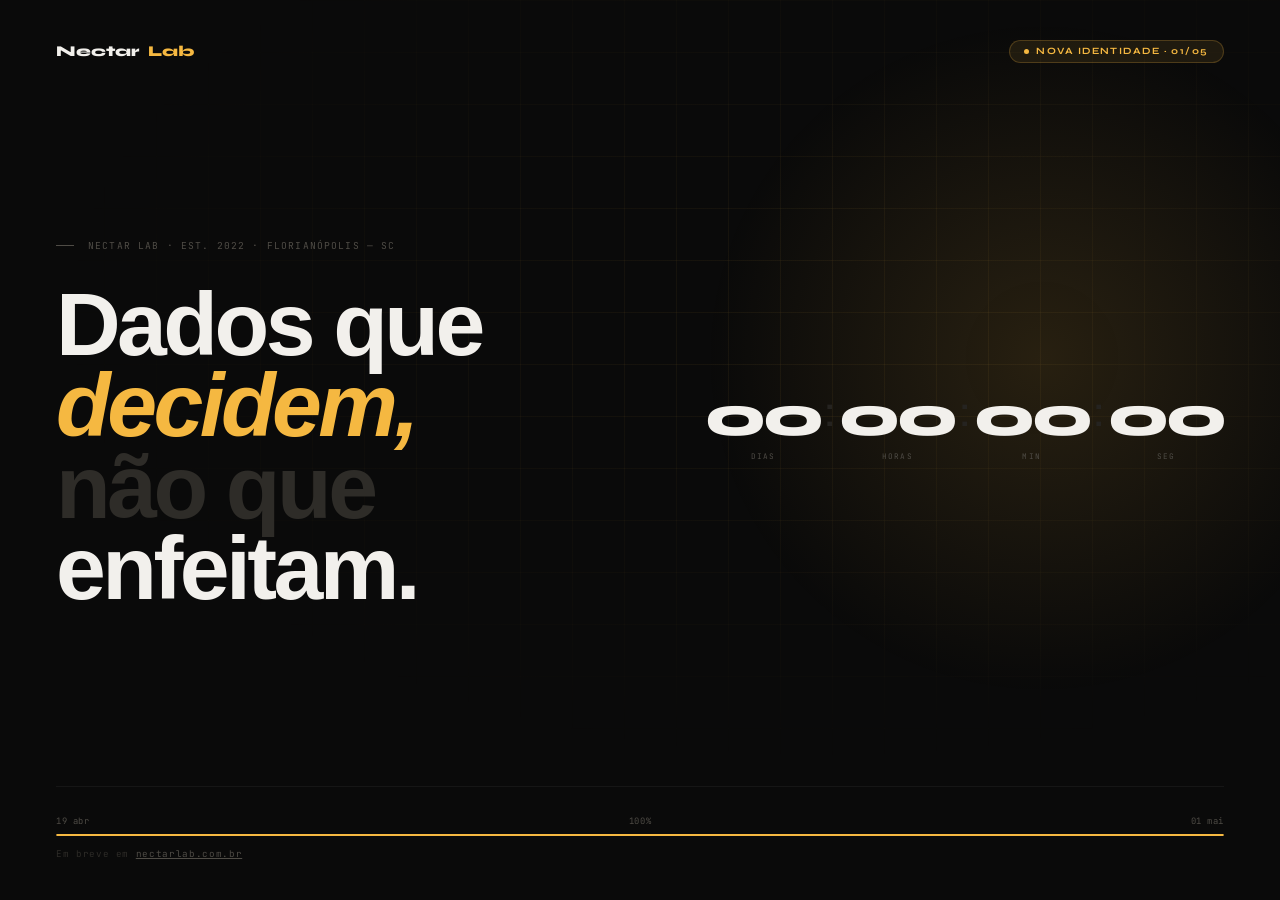
==== index.html @ 5b393cff "refactor: update favicon and apple-touch-icon to use SVG format" ====
<!DOCTYPE html>
<html lang="pt-BR">

<head>
  <meta charset="UTF-8">
  <meta name="viewport" content="width=device-width, initial-scale=1.0">
  <title>Nectar Lab — Em breve.</title>
  <link rel="icon" type="image/svg+xml" href="assets/favicon.svg">
  <link rel="apple-touch-icon" href="assets/favicon.svg">
  <link rel="preconnect" href="https://fonts.googleapis.com">
  <link rel="preconnect" href="https://fonts.gstatic.com" crossorigin>
  <link
    href="https://fonts.googleapis.com/css2?family=Syne:wght@700;800&family=DM+Sans:wght@300;400&family=JetBrains+Mono:wght@400&display=swap"
    rel="stylesheet">
  <style>
    *,
    *::before,
    *::after {
      box-sizing: border-box;
      margin: 0;
      padding: 0;
    }

    html,
    body {
      height: 100%;
      background: #0a0a0a;
      color: #F2F0EC;
      font-family: 'DM Sans', sans-serif;
      overflow: hidden;
    }

    body::before {
      content: '';
      position: fixed;
      inset: 0;
      z-index: 0;
      background-image: linear-gradient(rgba(245, 184, 65, .055) 1px, transparent 1px), linear-gradient(90deg, rgba(245, 184, 65, .055) 1px, transparent 1px);
      background-size: 52px 52px;
      mask-image: radial-gradient(ellipse 85% 70% at 65% 35%, black 15%, transparent 72%);
    }

    .glow {
      position: fixed;
      width: 680px;
      height: 680px;
      border-radius: 50%;
      background: radial-gradient(circle, rgba(245, 184, 65, .13) 0%, transparent 70%);
      top: 2%;
      right: -8%;
      z-index: 0;
      pointer-events: none;
      animation: gp 6s ease-in-out infinite;
    }

    @keyframes gp {

      0%,
      100% {
        transform: scale(1);
        opacity: .8;
      }

      50% {
        transform: scale(1.1);
        opacity: 1;
      }
    }

    main {
      position: relative;
      z-index: 1;
      height: 100vh;
      display: grid;
      grid-template-rows: auto 1fr auto;
      padding: clamp(20px, 4vw, 40px) clamp(24px, 5vw, 56px);
    }

    .top {
      display: flex;
      justify-content: space-between;
      align-items: center;
    }

    .brand {
      display: flex;
      align-items: center;
      gap: 9px;
      font-family: 'Syne', sans-serif;
      font-weight: 800;
      font-size: 15px;
      color: #F2F0EC;
      text-decoration: none;
    }

    .brand .dot {
      color: #F5B841;
    }

    .badge {
      display: inline-flex;
      align-items: center;
      gap: 7px;
      background: rgba(245, 184, 65, .09);
      border: 1px solid rgba(245, 184, 65, .22);
      border-radius: 999px;
      padding: .28rem .9rem;
      font-family: 'Syne', sans-serif;
      font-size: .6rem;
      font-weight: 700;
      color: #F5B841;
      letter-spacing: .15em;
      text-transform: uppercase;
    }

    .bdot {
      width: 5px;
      height: 5px;
      background: #F5B841;
      border-radius: 50%;
      animation: bk 1.9s ease-in-out infinite;
    }

    @keyframes bk {

      0%,
      100% {
        opacity: 1;
      }

      50% {
        opacity: .15;
      }
    }

    /* MEIO — texto e contador lado a lado */
    .mid {
      display: flex;
      flex-direction: row;
      align-items: center;
      justify-content: space-between;
      gap: 48px;
    }

    .mid-text {
      flex: 1 1 auto;
    }

    .eyebrow {
      font-family: 'JetBrains Mono', monospace;
      font-size: .6rem;
      color: #4F4C46;
      letter-spacing: .12em;
      text-transform: uppercase;
      margin-bottom: clamp(20px, 3vw, 32px);
      display: flex;
      align-items: center;
      gap: 14px;
    }

    .eyebrow::before {
      content: '';
      display: block;
      width: 18px;
      height: 1px;
      background: #4F4C46;
    }

    h1 {
      font-family: sans-serif;
      font-size: clamp(2.8rem, 7vw, 8rem);
      font-weight: 800;
      line-height: .91;
      letter-spacing: -.04em;
      color: #F2F0EC;
    }

    h1 .it {
      font-style: italic;
      font-weight: 700;
      color: #F5B841;
    }

    h1 .mu {
      color: #2E2C28;
    }

    /* COUNTDOWN */
    .cd-block {
      flex: 0 0 auto;
    }

    .cd {
      display: flex;
      align-items: flex-start;
      gap: 2px;
    }

    .cd-unit {
      display: flex;
      flex-direction: column;
      align-items: center;
      min-width: clamp(52px, 5.5vw, 76px);
    }

    .cd-num {
      font-family: 'Syne', sans-serif;
      font-size: clamp(2.2rem, 4.5vw, 4.5rem);
      font-weight: 800;
      letter-spacing: -.05em;
      line-height: 1;
      color: #F2F0EC;
      font-variant-numeric: tabular-nums;
    }

    .cd-lbl {
      font-family: 'JetBrains Mono', monospace;
      font-size: .48rem;
      color: #4F4C46;
      letter-spacing: .16em;
      text-transform: uppercase;
      margin-top: 5px;
    }

    .cd-sep {
      font-family: 'Syne', sans-serif;
      font-size: clamp(1.8rem, 3.5vw, 3.5rem);
      font-weight: 300;
      color: #252320;
      line-height: 1;
      margin-top: 2px;
      padding: 0 1px;
    }

    /* BOTTOM */
    .bot {
      padding-top: 28px;
      border-top: 1px solid rgba(255, 255, 255, .05);
    }

    .prog-labels {
      display: flex;
      justify-content: space-between;
      font-family: 'JetBrains Mono', monospace;
      font-size: .55rem;
      color: #4F4C46;
      letter-spacing: .06em;
      margin-bottom: 7px;
    }

    .prog-track {
      height: 2px;
      background: #1a1815;
      border-radius: 1px;
      overflow: hidden;
    }

    .prog-fill {
      height: 100%;
      background: #F5B841;
      border-radius: 1px;
      transition: width 1s linear;
    }

    .site-hint {
      font-family: 'JetBrains Mono', monospace;
      font-size: .58rem;
      color: #2E2C28;
      letter-spacing: .07em;
      margin-top: 12px;
    }

    .site-hint a {
      color: #4F4C46;
      transition: color .2s;
    }

    .site-hint a:hover {
      color: #F5B841;
    }

    /* mobile — contador vai para baixo */
    @media(max-width:700px) {
      body {
        overflow: auto;
      }

      main {
        height: auto;
        min-height: 100vh;
        padding: 24px 20px 32px;
      }

      .mid {
        flex-direction: column;
        align-items: flex-start;
        gap: 32px;
      }
    }
  </style>
</head>

<body>
  <div class="glow"></div>
  <main>
    <div class="top">
      <a class="brand" href="https://nectarlab.com.br">
        Nectar<span class="dot">Lab</span>
      </a>
      <div class="badge"><span class="bdot"></span>Nova identidade · 01/05</div>
    </div>

    <div class="mid">
      <div class="mid-text">
        <div class="eyebrow">Nectar Lab · Est. 2022 · Florianópolis — SC</div>
        <h1>Dados que<br><span class="it">decidem,</span><br><span class="mu">não que</span><br>enfeitam.</h1>
      </div>
      <div class="cd-block">
        <div class="cd">
          <div class="cd-unit"><span class="cd-num" id="d">--</span><span class="cd-lbl">dias</span></div>
          <div class="cd-sep">:</div>
          <div class="cd-unit"><span class="cd-num" id="h">--</span><span class="cd-lbl">horas</span></div>
          <div class="cd-sep">:</div>
          <div class="cd-unit"><span class="cd-num" id="m">--</span><span class="cd-lbl">min</span></div>
          <div class="cd-sep">:</div>
          <div class="cd-unit"><span class="cd-num" id="s">--</span><span class="cd-lbl">seg</span></div>
        </div>
      </div>
    </div>

    <div class="bot">
      <div class="prog-labels"><span>19 abr</span><span id="pct">0%</span><span>01 mai</span></div>
      <div class="prog-track">
        <div class="prog-fill" id="bar" style="width:0%"></div>
      </div>
      <div class="site-hint">Em breve em <a href="https://nectarlab.com.br">nectarlab.com.br</a></div>
    </div>
  </main>
  <script>
    const T = new Date('2026-05-01T00:00:00'), S = new Date('2026-04-19T00:00:00'), TOT = T - S;
    const pad = n => String(n).padStart(2, '0');
    function tick() {
      const now = new Date(), diff = T - now;
      if (diff <= 0) { ['d', 'h', 'm', 's'].forEach(id => document.getElementById(id).textContent = '00'); document.getElementById('bar').style.width = '100%'; document.getElementById('pct').textContent = '100%'; return; }
      document.getElementById('d').textContent = pad(Math.floor(diff / 86400000));
      document.getElementById('h').textContent = pad(Math.floor((diff % 86400000) / 3600000));
      document.getElementById('m').textContent = pad(Math.floor((diff % 3600000) / 60000));
      document.getElementById('s').textContent = pad(Math.floor((diff % 60000) / 1000));
      const p = Math.min(100, Math.round(((now - S) / TOT) * 100));
      document.getElementById('bar').style.width = p + '%';
      document.getElementById('pct').textContent = p + '%';
    }
    tick(); setInterval(tick, 1000);
  </script>
</body>

</html>
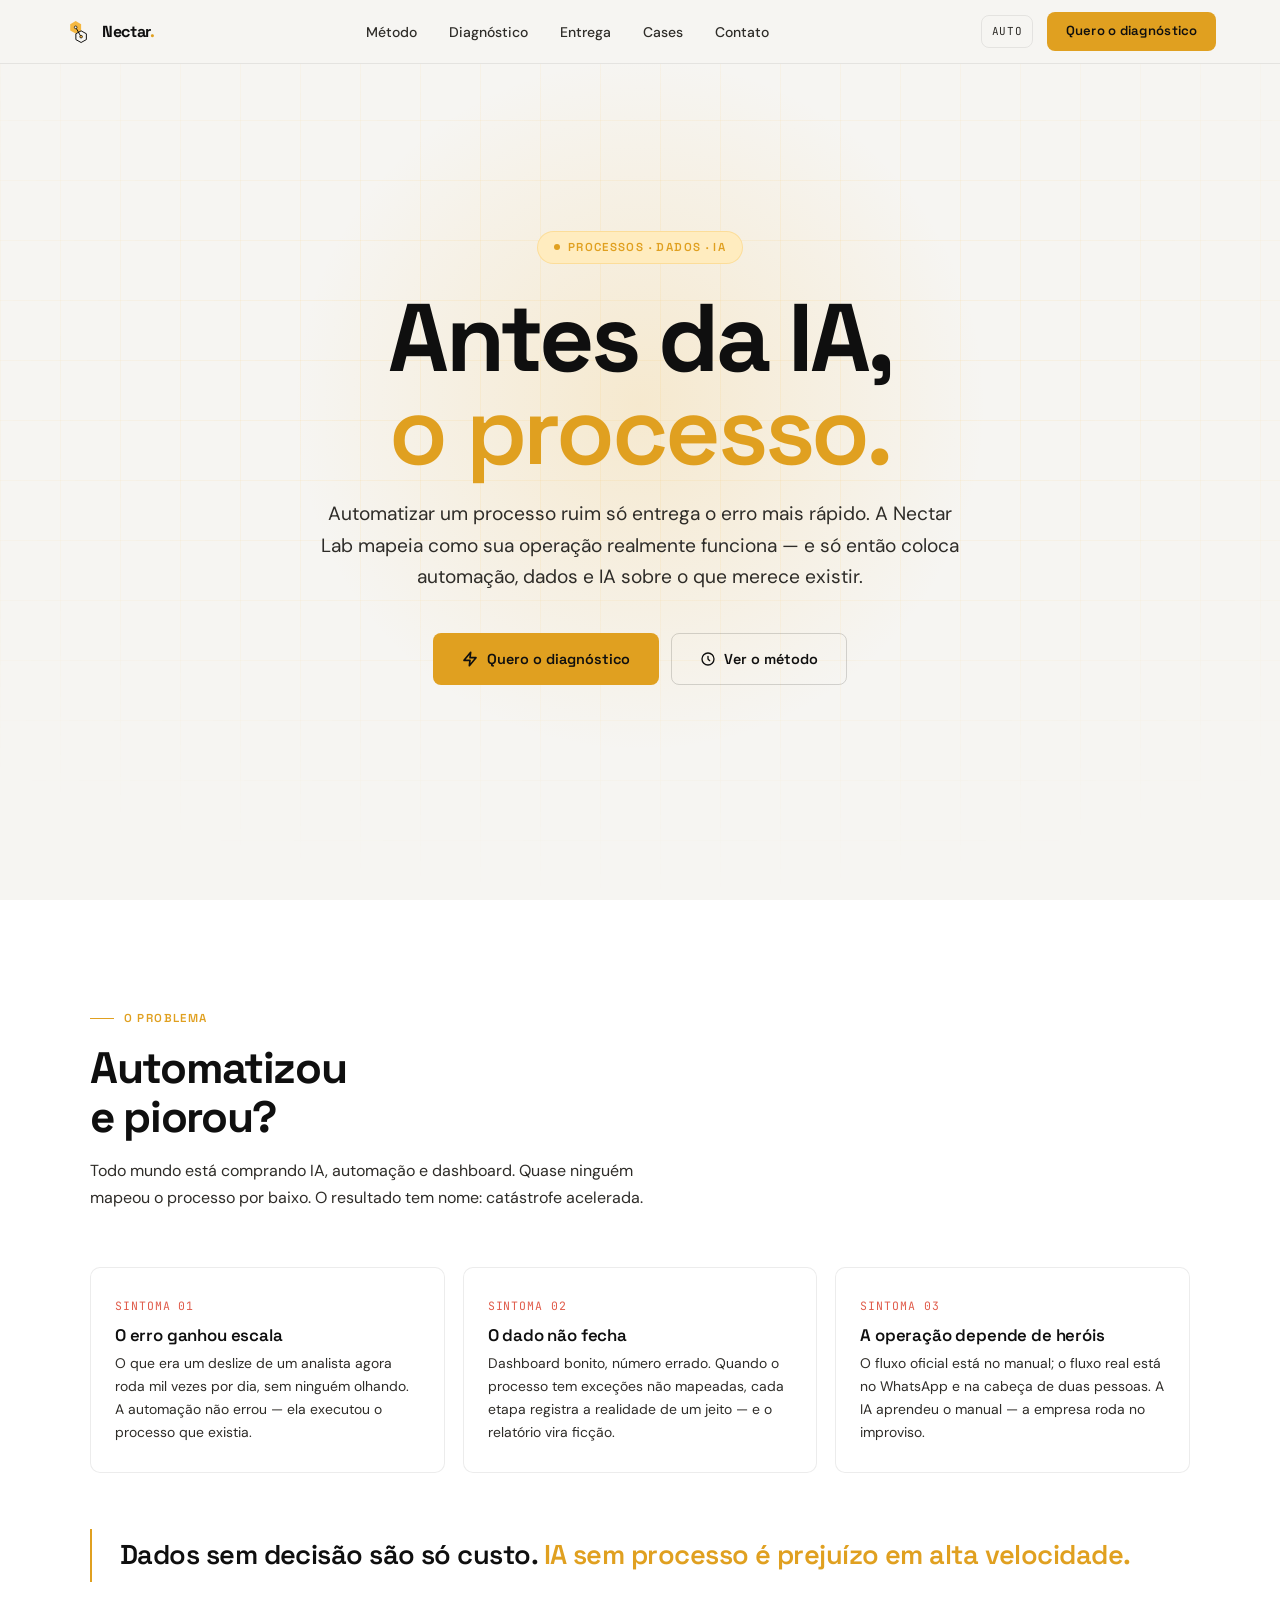
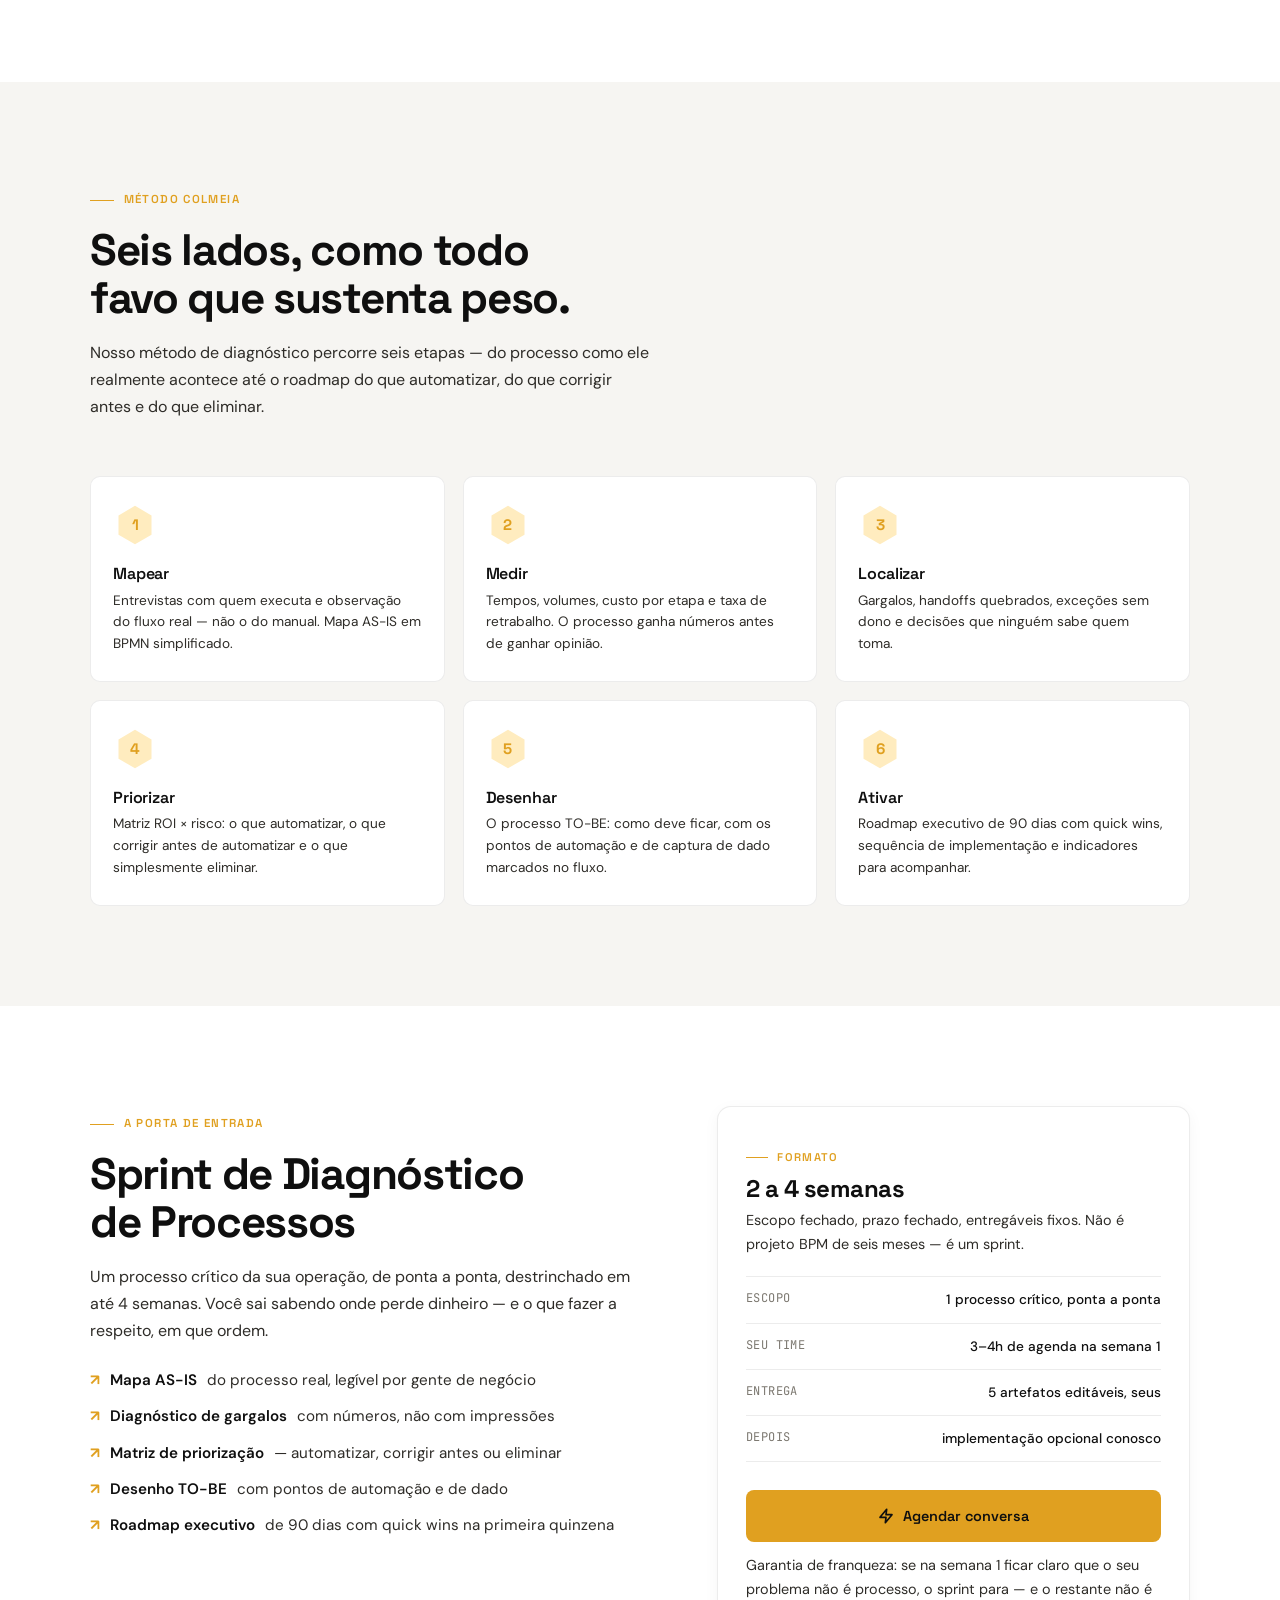
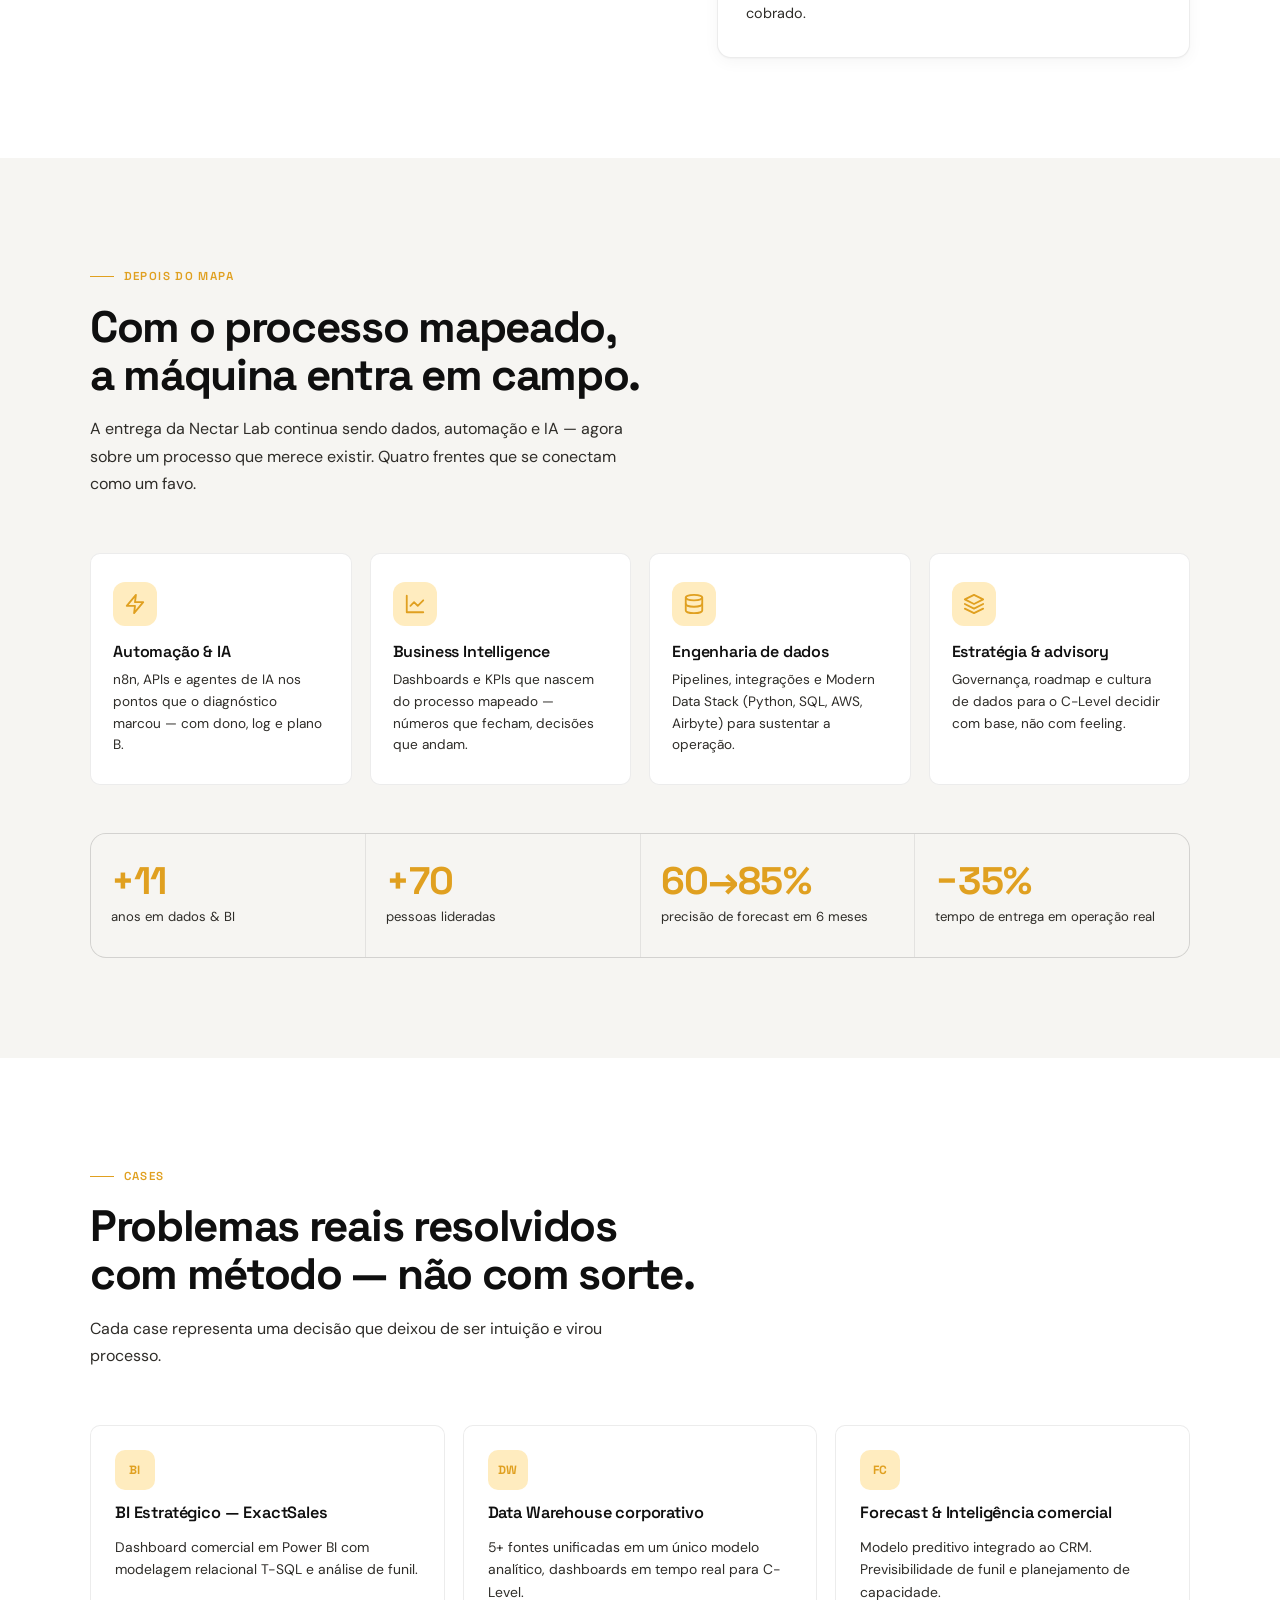
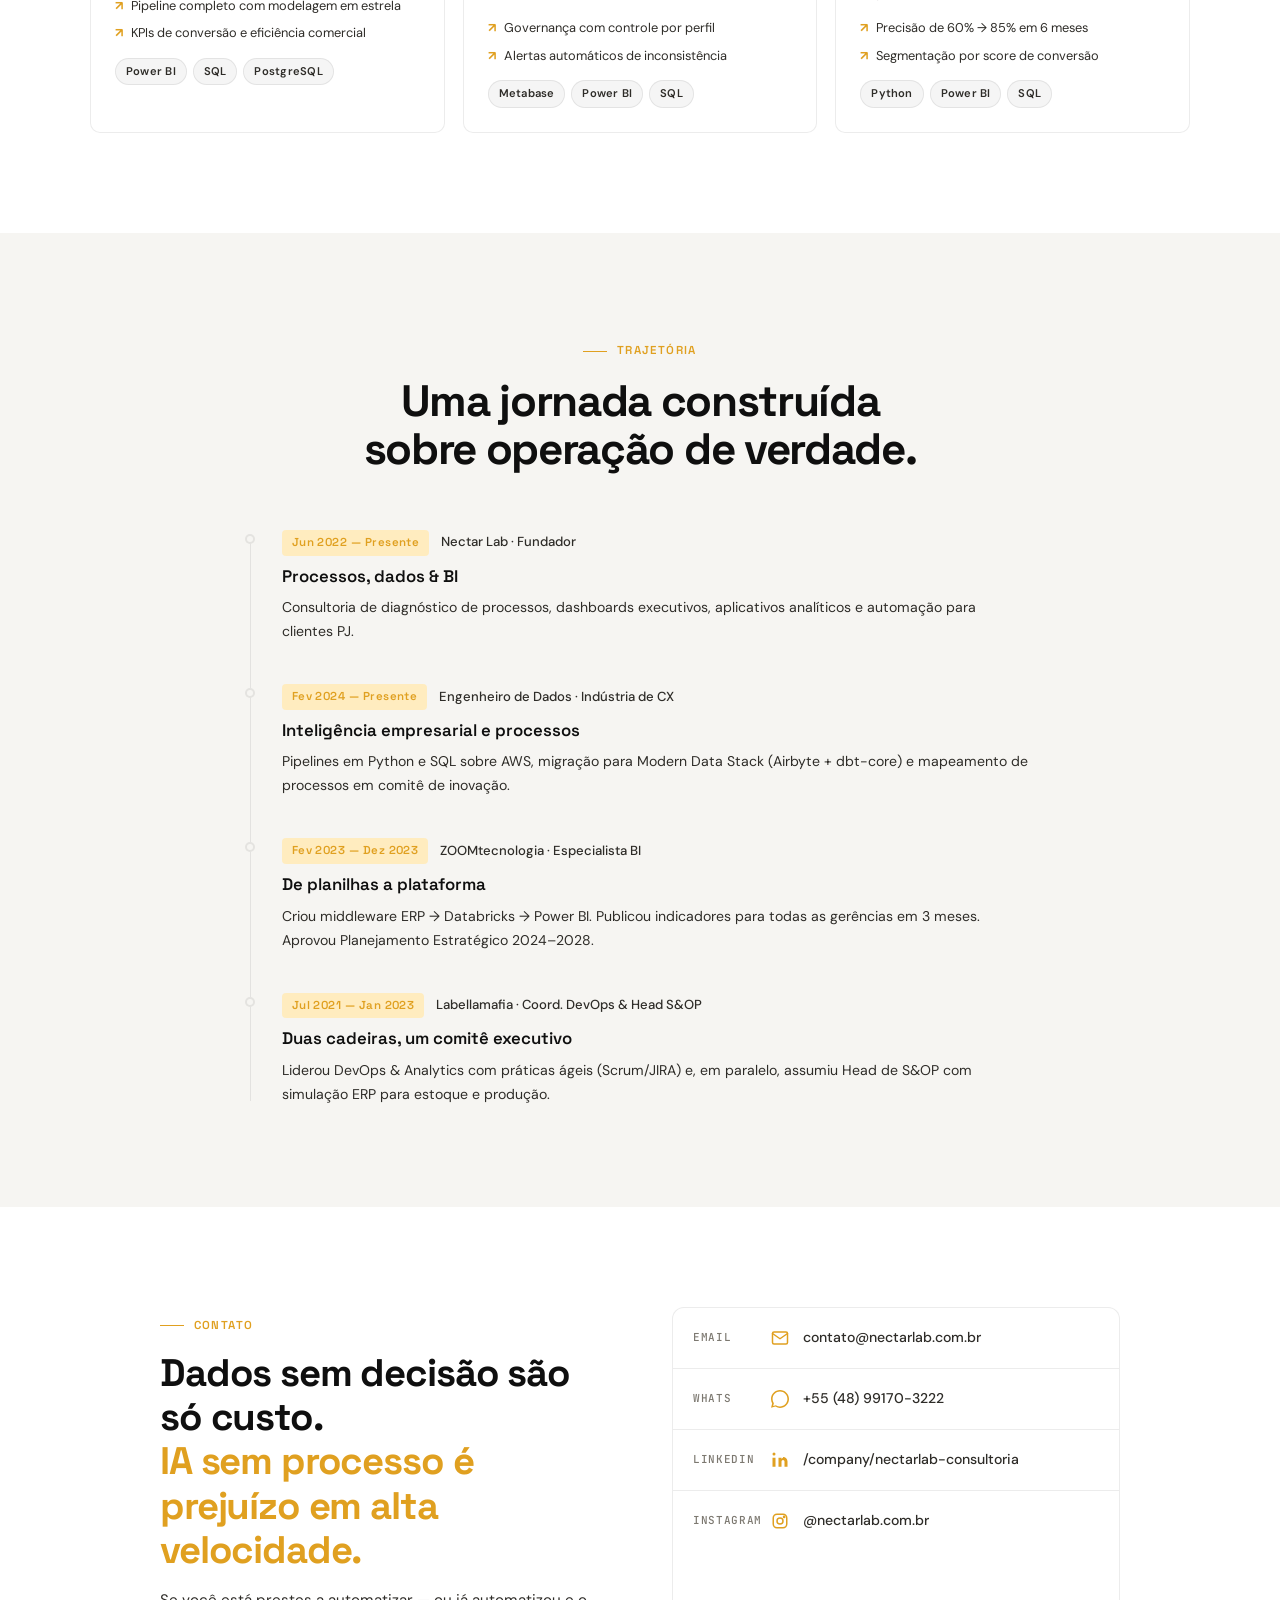
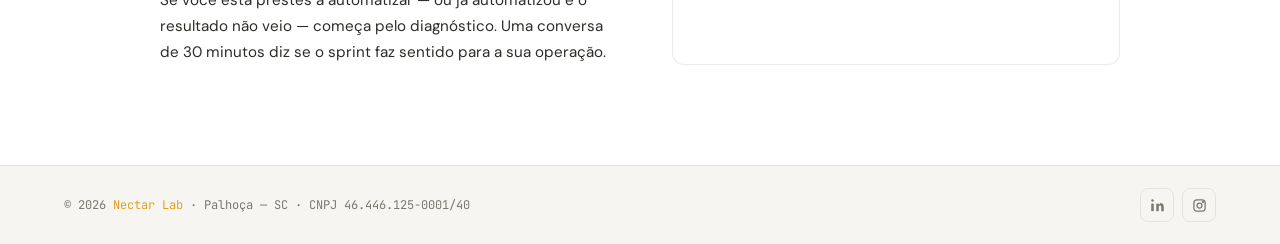
==== commit 026f9843: "feat: site definitivo com reposicionamento processos-antes-de-IA Substitui a pagina Em breve pelo on" ====
--- a/index.html
+++ b/index.html
@@ -1,357 +1,557 @@
 <!DOCTYPE html>
 <html lang="pt-BR">
-
 <head>
-  <meta charset="UTF-8">
-  <meta name="viewport" content="width=device-width, initial-scale=1.0">
-  <title>Nectar Lab — Em breve.</title>
-  <link rel="icon" type="image/svg+xml" href="assets/favicon.svg">
-  <link rel="apple-touch-icon" href="assets/favicon.svg">
-  <link rel="preconnect" href="https://fonts.googleapis.com">
-  <link rel="preconnect" href="https://fonts.gstatic.com" crossorigin>
-  <link
-    href="https://fonts.googleapis.com/css2?family=Syne:wght@700;800&family=DM+Sans:wght@300;400&family=JetBrains+Mono:wght@400&display=swap"
-    rel="stylesheet">
-  <style>
-    *,
-    *::before,
-    *::after {
-      box-sizing: border-box;
-      margin: 0;
-      padding: 0;
-    }
-
-    html,
-    body {
-      height: 100%;
-      background: #0a0a0a;
-      color: #F2F0EC;
-      font-family: 'DM Sans', sans-serif;
-      overflow: hidden;
-    }
-
-    body::before {
-      content: '';
-      position: fixed;
-      inset: 0;
-      z-index: 0;
-      background-image: linear-gradient(rgba(245, 184, 65, .055) 1px, transparent 1px), linear-gradient(90deg, rgba(245, 184, 65, .055) 1px, transparent 1px);
-      background-size: 52px 52px;
-      mask-image: radial-gradient(ellipse 85% 70% at 65% 35%, black 15%, transparent 72%);
-    }
-
-    .glow {
-      position: fixed;
-      width: 680px;
-      height: 680px;
-      border-radius: 50%;
-      background: radial-gradient(circle, rgba(245, 184, 65, .13) 0%, transparent 70%);
-      top: 2%;
-      right: -8%;
-      z-index: 0;
-      pointer-events: none;
-      animation: gp 6s ease-in-out infinite;
-    }
-
-    @keyframes gp {
-
-      0%,
-      100% {
-        transform: scale(1);
-        opacity: .8;
-      }
-
-      50% {
-        transform: scale(1.1);
-        opacity: 1;
-      }
-    }
-
-    main {
-      position: relative;
-      z-index: 1;
-      height: 100vh;
-      display: grid;
-      grid-template-rows: auto 1fr auto;
-      padding: clamp(20px, 4vw, 40px) clamp(24px, 5vw, 56px);
-    }
-
-    .top {
-      display: flex;
-      justify-content: space-between;
-      align-items: center;
-    }
-
-    .brand {
-      display: flex;
-      align-items: center;
-      gap: 9px;
-      font-family: 'Syne', sans-serif;
-      font-weight: 800;
-      font-size: 15px;
-      color: #F2F0EC;
-      text-decoration: none;
-    }
-
-    .brand .dot {
-      color: #F5B841;
-    }
-
-    .badge {
-      display: inline-flex;
-      align-items: center;
-      gap: 7px;
-      background: rgba(245, 184, 65, .09);
-      border: 1px solid rgba(245, 184, 65, .22);
-      border-radius: 999px;
-      padding: .28rem .9rem;
-      font-family: 'Syne', sans-serif;
-      font-size: .6rem;
-      font-weight: 700;
-      color: #F5B841;
-      letter-spacing: .15em;
-      text-transform: uppercase;
-    }
-
-    .bdot {
-      width: 5px;
-      height: 5px;
-      background: #F5B841;
-      border-radius: 50%;
-      animation: bk 1.9s ease-in-out infinite;
-    }
-
-    @keyframes bk {
-
-      0%,
-      100% {
-        opacity: 1;
-      }
-
-      50% {
-        opacity: .15;
-      }
-    }
-
-    /* MEIO — texto e contador lado a lado */
-    .mid {
-      display: flex;
-      flex-direction: row;
-      align-items: center;
-      justify-content: space-between;
-      gap: 48px;
-    }
-
-    .mid-text {
-      flex: 1 1 auto;
-    }
-
-    .eyebrow {
-      font-family: 'JetBrains Mono', monospace;
-      font-size: .6rem;
-      color: #4F4C46;
-      letter-spacing: .12em;
-      text-transform: uppercase;
-      margin-bottom: clamp(20px, 3vw, 32px);
-      display: flex;
-      align-items: center;
-      gap: 14px;
-    }
-
-    .eyebrow::before {
-      content: '';
-      display: block;
-      width: 18px;
-      height: 1px;
-      background: #4F4C46;
-    }
-
-    h1 {
-      font-family: sans-serif;
-      font-size: clamp(2.8rem, 7vw, 8rem);
-      font-weight: 800;
-      line-height: .91;
-      letter-spacing: -.04em;
-      color: #F2F0EC;
-    }
-
-    h1 .it {
-      font-style: italic;
-      font-weight: 700;
-      color: #F5B841;
-    }
-
-    h1 .mu {
-      color: #2E2C28;
-    }
-
-    /* COUNTDOWN */
-    .cd-block {
-      flex: 0 0 auto;
-    }
-
-    .cd {
-      display: flex;
-      align-items: flex-start;
-      gap: 2px;
-    }
-
-    .cd-unit {
-      display: flex;
-      flex-direction: column;
-      align-items: center;
-      min-width: clamp(52px, 5.5vw, 76px);
-    }
-
-    .cd-num {
-      font-family: 'Syne', sans-serif;
-      font-size: clamp(2.2rem, 4.5vw, 4.5rem);
-      font-weight: 800;
-      letter-spacing: -.05em;
-      line-height: 1;
-      color: #F2F0EC;
-      font-variant-numeric: tabular-nums;
-    }
-
-    .cd-lbl {
-      font-family: 'JetBrains Mono', monospace;
-      font-size: .48rem;
-      color: #4F4C46;
-      letter-spacing: .16em;
-      text-transform: uppercase;
-      margin-top: 5px;
-    }
-
-    .cd-sep {
-      font-family: 'Syne', sans-serif;
-      font-size: clamp(1.8rem, 3.5vw, 3.5rem);
-      font-weight: 300;
-      color: #252320;
-      line-height: 1;
-      margin-top: 2px;
-      padding: 0 1px;
-    }
-
-    /* BOTTOM */
-    .bot {
-      padding-top: 28px;
-      border-top: 1px solid rgba(255, 255, 255, .05);
-    }
-
-    .prog-labels {
-      display: flex;
-      justify-content: space-between;
-      font-family: 'JetBrains Mono', monospace;
-      font-size: .55rem;
-      color: #4F4C46;
-      letter-spacing: .06em;
-      margin-bottom: 7px;
-    }
-
-    .prog-track {
-      height: 2px;
-      background: #1a1815;
-      border-radius: 1px;
-      overflow: hidden;
-    }
-
-    .prog-fill {
-      height: 100%;
-      background: #F5B841;
-      border-radius: 1px;
-      transition: width 1s linear;
-    }
-
-    .site-hint {
-      font-family: 'JetBrains Mono', monospace;
-      font-size: .58rem;
-      color: #2E2C28;
-      letter-spacing: .07em;
-      margin-top: 12px;
-    }
-
-    .site-hint a {
-      color: #4F4C46;
-      transition: color .2s;
-    }
-
-    .site-hint a:hover {
-      color: #F5B841;
-    }
-
-    /* mobile — contador vai para baixo */
-    @media(max-width:700px) {
-      body {
-        overflow: auto;
-      }
-
-      main {
-        height: auto;
-        min-height: 100vh;
-        padding: 24px 20px 32px;
-      }
-
-      .mid {
-        flex-direction: column;
-        align-items: flex-start;
-        gap: 32px;
-      }
-    }
-  </style>
+<meta charset="UTF-8">
+<meta name="viewport" content="width=device-width, initial-scale=1.0">
+<title>Nectar Lab — Antes da IA, o processo.</title>
+<meta name="description" content="Consultoria de processos, dados e IA. Mapeamos como sua operação realmente funciona — depois automatizamos o que merece existir. Diagnóstico de processos em até 4 semanas.">
+<link rel="icon" type="image/svg+xml" href="assets/favicon.svg">
+<link rel="alternate icon" href="assets/favicon.ico">
+<link rel="apple-touch-icon" href="assets/favicon.svg">
+<link rel="stylesheet" href="assets/colors_and_type.css">
+<style>
+  :root { --max: 1100px; }
+  body { overflow-x: hidden; }
+
+  /* ── NAV ── */
+  nav.site-nav {
+    position: fixed; inset: 0 0 auto 0; z-index: 100;
+    height: 64px; padding: 0 5%;
+    display: flex; align-items: center; justify-content: space-between;
+    background: var(--bg); border-bottom: 1px solid var(--border);
+    transition: var(--transition);
+  }
+  nav.site-nav.scrolled {
+    background: color-mix(in oklab, var(--bg) 85%, transparent);
+    backdrop-filter: blur(20px) saturate(1.4);
+  }
+  .brand { display: flex; align-items: center; gap: 10px; font-family: var(--font-display); font-weight: 700; letter-spacing: -.02em; color: var(--fg1); }
+  .brand .mark { width: 28px; height: 28px; }
+  .brand .mark img { width: 100%; height: 100%; display: block; }
+  .brand span.dot { color: var(--accent); }
+  .nav-links { display: flex; gap: 2rem; list-style: none; margin: 0; padding: 0; }
+  .nav-links a { font-size: .875rem; font-weight: 500; color: var(--fg2); position: relative; transition: var(--transition); }
+  .nav-links a::after { content: ''; position: absolute; left: 0; bottom: -4px; width: 0; height: 1px; background: var(--accent); transition: var(--transition); }
+  .nav-links a:hover { color: var(--fg1); }
+  .nav-links a:hover::after { width: 100%; }
+  .nav-cta { background: var(--accent); color: var(--fg-on-accent); font-family: var(--font-display); font-weight: 600; font-size: .82rem; padding: .5rem 1.15rem; border-radius: 8px; letter-spacing: .02em; transition: var(--transition); }
+  .nav-cta:hover { background: var(--accent-hover); transform: translateY(-1px); }
+  .theme-toggle { background: transparent; border: 1px solid var(--border); border-radius: 8px; padding: 6px 10px; cursor: pointer; color: var(--fg2); font-family: var(--font-mono); font-size: 11px; letter-spacing: .06em; transition: var(--transition); }
+  .theme-toggle:hover { color: var(--accent); border-color: var(--accent); }
+  .nav-right { display: flex; align-items: center; gap: 14px; }
+
+  /* ── HERO ── */
+  #hero { position: relative; min-height: 100vh; display: flex; align-items: center; justify-content: center; text-align: center; padding: 96px 5% 80px; overflow: hidden; }
+  .hero-grid { position: absolute; inset: 0; background-image: linear-gradient(var(--accent-glow) 1px, transparent 1px), linear-gradient(90deg, var(--accent-glow) 1px, transparent 1px); background-size: 60px 60px; mask-image: radial-gradient(ellipse 80% 60% at 50% 40%, black 30%, transparent 100%); opacity: .5; }
+  .hero-glow { position: absolute; width: 700px; height: 700px; border-radius: 50%; background: radial-gradient(circle, var(--accent-glow) 0%, transparent 70%); top: 45%; left: 50%; transform: translate(-50%, -50%); pointer-events: none; }
+  .hero-content { position: relative; z-index: 1; max-width: 900px; }
+  .hero-badge { display: inline-flex; align-items: center; gap: .5rem; background: var(--accent-muted); border: 1px solid rgba(245,184,65,.3); border-radius: 999px; padding: .35rem 1rem; font-family: var(--font-display); font-size: .72rem; font-weight: 600; color: var(--accent); letter-spacing: .12em; text-transform: uppercase; margin-bottom: 1.75rem; }
+  .hero-badge-dot { width: 6px; height: 6px; background: var(--accent); border-radius: 50%; animation: pulse 2s ease infinite; }
+  @keyframes pulse { 0%,100% { opacity: 1; transform: scale(1); } 50% { opacity: .5; transform: scale(1.4); } }
+  .hero-title { font-family: var(--font-display); font-size: clamp(3.2rem, 7.5vw, 6rem); font-weight: 700; letter-spacing: -.035em; line-height: .97; margin: 0 0 1.25rem; color: var(--fg1); }
+  .hero-title .accent { color: var(--accent); display: block; font-weight: 600; }
+  .hero-sub { font-family: var(--font-body); font-size: clamp(1rem, 1.6vw, 1.2rem); color: var(--fg2); max-width: 640px; margin: 0 auto 2.5rem; font-weight: 400; line-height: 1.65; }
+  .hero-btns { display: flex; gap: 12px; justify-content: center; flex-wrap: wrap; }
+  .btn-primary, .btn-outline { font-family: var(--font-display); font-weight: 600; font-size: .9rem; padding: .8rem 1.75rem; border-radius: 8px; display: inline-flex; align-items: center; gap: .55rem; transition: var(--transition); border: 1px solid transparent; cursor: pointer; }
+  .btn-primary { background: var(--accent); color: var(--fg-on-accent); }
+  .btn-primary:hover { background: var(--accent-hover); transform: translateY(-2px); box-shadow: 0 8px 24px var(--accent-glow); }
+  .btn-outline { background: transparent; color: var(--fg1); border-color: var(--border-strong); }
+  .btn-outline:hover { border-color: var(--accent); color: var(--accent); transform: translateY(-2px); }
+  .btn-primary svg, .btn-outline svg { width: 16px; height: 16px; }
+
+  /* ── Sections ── */
+  section { position: relative; z-index: 1; padding: 100px 5%; }
+  section.alt { background: var(--bg-elevated); }
+  .container { max-width: var(--max); margin: 0 auto; }
+  .section-head { max-width: 620px; margin: 0 0 3.5rem; }
+  .section-label { display: inline-flex; align-items: center; gap: .6rem; font-family: var(--font-display); font-size: .72rem; font-weight: 600; letter-spacing: .12em; text-transform: uppercase; color: var(--accent); margin-bottom: 1rem; }
+  .section-label::before { content: ''; width: 24px; height: 1px; background: currentColor; }
+  .section-title { font-family: var(--font-display); font-size: clamp(2rem, 4vw, 2.75rem); font-weight: 700; letter-spacing: -.03em; line-height: 1.1; margin: 0 0 1rem; color: var(--fg1); }
+  .section-desc { font-size: 1rem; color: var(--fg2); line-height: 1.7; max-width: 560px; }
+
+  /* ── Sintomas (problema) ── */
+  .sintomas { display: grid; grid-template-columns: repeat(3, 1fr); gap: 18px; }
+  .sintoma { background: var(--card-bg); border: 1px solid var(--card-border); border-radius: 10px; padding: 28px 24px; transition: var(--transition); }
+  .sintoma:hover { transform: translateY(-4px); border-color: rgba(224,92,75,.4); box-shadow: var(--card-shadow-hover); }
+  .sintoma .num { font-family: var(--font-mono); font-size: .72rem; color: var(--danger, #E05C4B); letter-spacing: .08em; }
+  .sintoma h3 { font-family: var(--font-display); font-size: 1.05rem; font-weight: 600; margin: .6rem 0 .5rem; color: var(--fg1); }
+  .sintoma p { font-size: .87rem; color: var(--fg2); line-height: 1.65; margin: 0; }
+  .tese { max-width: var(--max); margin: 56px auto 0; border-left: 2px solid var(--accent); padding: 8px 0 8px 28px; }
+  .tese p { font-family: var(--font-display); font-size: clamp(1.2rem, 2.4vw, 1.7rem); font-weight: 600; letter-spacing: -.02em; line-height: 1.35; color: var(--fg1); margin: 0; }
+  .tese p span { color: var(--accent); }
+
+  /* ── Método Colmeia ── */
+  .metodo { display: grid; grid-template-columns: repeat(3, 1fr); gap: 18px; }
+  .etapa { background: var(--card-bg); border: 1px solid var(--card-border); border-radius: 10px; padding: 26px 22px; transition: var(--transition); position: relative; overflow: hidden; }
+  .etapa::after { content: ''; position: absolute; top: 0; left: 0; right: 0; height: 2px; background: var(--accent); transform: scaleX(0); transform-origin: left; transition: transform .3s var(--ease-in-out); }
+  .etapa:hover { transform: translateY(-4px); border-color: rgba(245,184,65,.3); box-shadow: var(--card-shadow-hover); }
+  .etapa:hover::after { transform: scaleX(1); }
+  .etapa-hex { width: 44px; height: 44px; margin-bottom: 1.1rem; position: relative; display: flex; align-items: center; justify-content: center; }
+  .etapa-hex svg.hexbg { position: absolute; inset: 0; width: 100%; height: 100%; color: var(--accent-muted); }
+  .etapa-hex .n { position: relative; font-family: var(--font-display); font-weight: 700; font-size: .95rem; color: var(--accent); }
+  .etapa h3 { font-family: var(--font-display); font-size: 1rem; font-weight: 600; margin: 0 0 .45rem; color: var(--fg1); }
+  .etapa p { font-size: .85rem; color: var(--fg2); line-height: 1.6; margin: 0; }
+
+  /* ── Diagnóstico (oferta) ── */
+  .diag-grid { display: grid; grid-template-columns: 1.1fr .9fr; gap: 3rem; align-items: start; }
+  .diag-lista { list-style: none; padding: 0; margin: 1.5rem 0 0; display: flex; flex-direction: column; gap: 12px; }
+  .diag-lista li { display: flex; gap: 10px; align-items: flex-start; font-size: .95rem; color: var(--fg2); line-height: 1.6; }
+  .diag-lista li::before { content: '↗'; color: var(--accent); font-weight: 700; flex-shrink: 0; }
+  .diag-lista li strong { color: var(--fg1); font-weight: 600; }
+  .diag-card { background: var(--card-bg); border: 1px solid var(--card-border); border-radius: 14px; padding: 32px 28px; box-shadow: var(--card-shadow, none); }
+  .diag-card .eyebrow { font-family: var(--font-display); font-size: .7rem; font-weight: 600; letter-spacing: .12em; text-transform: uppercase; color: var(--accent); }
+  .diag-card h3 { font-family: var(--font-display); font-size: 1.5rem; font-weight: 700; letter-spacing: -.02em; margin: .6rem 0 .4rem; color: var(--fg1); }
+  .diag-card > p { font-size: .9rem; color: var(--fg2); line-height: 1.65; }
+  .diag-fatos { list-style: none; padding: 0; margin: 1.25rem 0 1.75rem; border-top: 1px solid var(--border); }
+  .diag-fatos li { display: flex; justify-content: space-between; gap: 12px; padding: 11px 0; border-bottom: 1px solid var(--border); font-size: .85rem; }
+  .diag-fatos .k { color: var(--fg3); font-family: var(--font-mono); font-size: .75rem; letter-spacing: .04em; }
+  .diag-fatos .v { color: var(--fg1); font-weight: 500; text-align: right; }
+  .diag-card .btn-primary { width: 100%; justify-content: center; }
+  .diag-nota { font-size: .78rem; color: var(--fg3); margin-top: 12px; line-height: 1.55; }
+
+  /* ── Serviços (entrega) ── */
+  .services { display: grid; grid-template-columns: repeat(4, 1fr); gap: 18px; }
+  .service { background: var(--card-bg); border: 1px solid var(--card-border); border-radius: 10px; padding: 28px 22px; transition: var(--transition); position: relative; overflow: hidden; }
+  .service::after { content: ''; position: absolute; top: 0; left: 0; right: 0; height: 2px; background: var(--accent); transform: scaleX(0); transform-origin: left; transition: transform .3s var(--ease-in-out); }
+  .service:hover { transform: translateY(-4px); border-color: rgba(245,184,65,.3); box-shadow: var(--card-shadow-hover); }
+  .service:hover::after { transform: scaleX(1); }
+  .service-icon { width: 44px; height: 44px; background: var(--accent-muted); border-radius: 12px; color: var(--accent); display: flex; align-items: center; justify-content: center; margin-bottom: 1.1rem; }
+  .service-icon svg { width: 22px; height: 22px; }
+  .service h3 { font-family: var(--font-display); font-size: 1rem; font-weight: 600; margin: 0 0 .5rem; color: var(--fg1); }
+  .service p { font-size: .85rem; color: var(--fg2); line-height: 1.6; margin: 0; }
+
+  /* ── Stats strip ── */
+  .stats-strip { display: grid; grid-template-columns: repeat(4, 1fr); gap: 1px; background: var(--border); border: 1px solid var(--border); border-radius: 16px; overflow: hidden; max-width: var(--max); margin: 48px auto 0; }
+  .stat-cell { background: var(--bg); padding: 28px 20px; text-align: left; }
+  .stat-number { font-family: var(--font-display); font-weight: 700; font-size: 2.4rem; color: var(--accent); letter-spacing: -.02em; line-height: 1; }
+  .stat-label { font-family: var(--font-body); font-size: .82rem; color: var(--fg2); margin-top: 6px; }
+
+  /* ── Cases ── */
+  .projects { display: grid; grid-template-columns: repeat(3, 1fr); gap: 18px; }
+  .project { background: var(--card-bg); border: 1px solid var(--card-border); border-radius: 10px; padding: 24px; display: flex; flex-direction: column; gap: 14px; transition: var(--transition); position: relative; overflow: hidden; }
+  .project:hover { transform: translateY(-4px); border-color: var(--accent); box-shadow: var(--card-shadow-hover); }
+  .project-head { display: flex; justify-content: space-between; align-items: flex-start; gap: 10px; }
+  .project-icon { width: 40px; height: 40px; border-radius: 10px; background: var(--accent-muted); color: var(--accent); display: flex; align-items: center; justify-content: center; font-family: var(--font-display); font-weight: 700; font-size: 12px; letter-spacing: .04em; }
+  .project h3 { font-family: var(--font-display); font-size: 1.02rem; font-weight: 600; margin: 0; color: var(--fg1); }
+  .project p { font-size: .87rem; color: var(--fg2); line-height: 1.6; margin: 0; }
+  .project-impacts { list-style: none; padding: 0; margin: 0; display: flex; flex-direction: column; gap: 6px; }
+  .project-impacts li { font-size: .8rem; color: var(--fg2); display: flex; gap: 8px; align-items: flex-start; }
+  .project-impacts li::before { content: '↗'; color: var(--accent); font-weight: 700; flex-shrink: 0; }
+  .project-tags { display: flex; flex-wrap: wrap; gap: 6px; }
+  .p-tag { font-family: var(--font-body); font-size: .7rem; font-weight: 600; padding: 3px 10px; border-radius: 999px; background: rgba(20,19,18,.04); border: 1px solid var(--border); color: var(--fg2); letter-spacing: .02em; }
+
+  /* ── Timeline ── */
+  .timeline { max-width: 780px; margin: 0 auto; position: relative; padding-left: 2rem; }
+  .timeline::before { content: ''; position: absolute; left: 0; top: 6px; bottom: 6px; width: 1px; background: var(--border); }
+  .timeline-item { position: relative; padding-bottom: 2.5rem; }
+  .timeline-item:last-child { padding-bottom: 0; }
+  .timeline-dot { position: absolute; left: -2.3rem; top: 4px; width: 10px; height: 10px; border-radius: 50%; background: var(--bg); border: 2px solid var(--border); transition: var(--transition); }
+  .timeline-item:hover .timeline-dot { background: var(--accent); border-color: var(--accent); }
+  .timeline-meta { display: flex; align-items: center; gap: 12px; margin-bottom: 6px; flex-wrap: wrap; }
+  .timeline-period { font-family: var(--font-display); font-size: .72rem; color: var(--accent); font-weight: 600; letter-spacing: .04em; background: var(--accent-muted); padding: .2rem .6rem; border-radius: 4px; }
+  .timeline-company { font-size: .82rem; color: var(--fg2); font-weight: 500; }
+  .timeline-title { font-family: var(--font-display); font-size: 1.05rem; font-weight: 600; margin: 2px 0 6px; color: var(--fg1); }
+  .timeline-desc { font-size: .88rem; color: var(--fg2); line-height: 1.7; }
+
+  /* ── Contato ── */
+  .contact-grid { display: grid; grid-template-columns: 1fr 1fr; gap: 4rem; max-width: 960px; margin: 0 auto; align-items: stretch; }
+  .contact-info h2 { font-family: var(--font-display); font-size: clamp(1.75rem, 3vw, 2.4rem); letter-spacing: -.03em; margin: 0 0 1rem; color: var(--fg1); line-height: 1.15; }
+  .contact-info h2 span { color: var(--accent); }
+  .contact-info p { color: var(--fg2); font-size: .95rem; line-height: 1.7; }
+  .contact-links { display: flex; flex-direction: column; background: var(--card-bg); border: 1px solid var(--card-border); border-radius: 12px; overflow: hidden; }
+  .contact-link { display: flex; align-items: center; gap: 14px; padding: 18px 20px; color: var(--fg2); font-size: .88rem; font-weight: 500; border-bottom: 1px solid var(--border); transition: var(--transition); }
+  .contact-link:last-child { border-bottom: none; }
+  .contact-link:hover { background: var(--card-bg-hover); color: var(--fg1); }
+  .contact-link svg { width: 18px; height: 18px; color: var(--accent); flex-shrink: 0; }
+  .contact-link .k { font-family: var(--font-mono); font-size: 11px; color: var(--fg3); width: 64px; flex: 0 0 64px; letter-spacing: .06em; text-transform: uppercase; }
+
+  /* ── Footer ── */
+  footer { padding: 22px 5%; background: var(--bg); border-top: 1px solid var(--border); display: flex; justify-content: space-between; align-items: center; flex-wrap: wrap; gap: 10px; }
+  .footer-copy { font-family: var(--font-mono); font-size: .75rem; color: var(--fg3); }
+  .footer-copy span { color: var(--accent); }
+  .footer-socials { display: flex; gap: 8px; }
+  .footer-socials a { width: 34px; height: 34px; display: flex; align-items: center; justify-content: center; border: 1px solid var(--border); border-radius: 8px; color: var(--fg3); transition: var(--transition); }
+  .footer-socials a:hover { color: var(--accent); border-color: var(--accent); }
+  .footer-socials svg { width: 15px; height: 15px; }
+
+  /* ── Responsive ── */
+  @media (max-width: 980px) {
+    .services, .sintomas { grid-template-columns: repeat(2, 1fr); }
+    .metodo { grid-template-columns: repeat(2, 1fr); }
+    .projects { grid-template-columns: repeat(2, 1fr); }
+    .stats-strip { grid-template-columns: repeat(2, 1fr); }
+    .contact-grid, .diag-grid { grid-template-columns: 1fr; gap: 2rem; }
+  }
+  @media (max-width: 640px) {
+    .nav-links { display: none; }
+    .services, .sintomas, .metodo, .projects, .stats-strip { grid-template-columns: 1fr; }
+  }
+
+  /* fade-up */
+  .fade-up { opacity: 0; transform: translateY(24px); }
+  .fade-up.in { animation: fadeUp .6s var(--ease-in-out) both; }
+  @keyframes fadeUp { to { opacity: 1; transform: translateY(0); } }
+  @media (prefers-reduced-motion: reduce) {
+    .fade-up { opacity: 1 !important; transform: none !important; animation: none !important; }
+  }
+</style>
 </head>
-
-<body>
-  <div class="glow"></div>
-  <main>
-    <div class="top">
-      <a class="brand" href="https://nectarlab.com.br">
-        Nectar<span class="dot">Lab</span>
-      </a>
-      <div class="badge"><span class="bdot"></span>Nova identidade · 01/05</div>
-    </div>
-
-    <div class="mid">
-      <div class="mid-text">
-        <div class="eyebrow">Nectar Lab · Est. 2022 · Florianópolis — SC</div>
-        <h1>Dados que<br><span class="it">decidem,</span><br><span class="mu">não que</span><br>enfeitam.</h1>
+<body id="top">
+
+<!-- NAV -->
+<nav class="site-nav" id="nav">
+  <a class="brand" href="#top">
+    <span class="mark"><img src="assets/logo-mark.svg" alt="" width="28" height="28" id="logoMark"></span>
+    <span>Nectar<span class="dot">.</span></span>
+  </a>
+  <ul class="nav-links">
+    <li><a href="#metodo">Método</a></li>
+    <li><a href="#diagnostico">Diagnóstico</a></li>
+    <li><a href="#entrega">Entrega</a></li>
+    <li><a href="#cases">Cases</a></li>
+    <li><a href="#contato">Contato</a></li>
+  </ul>
+  <div class="nav-right">
+    <button class="theme-toggle" id="themeToggle" aria-label="Alternar tema">AUTO</button>
+    <a href="#diagnostico" class="nav-cta">Quero o diagnóstico</a>
+  </div>
+</nav>
+
+<!-- HERO -->
+<section id="hero">
+  <div class="hero-grid"></div>
+  <div class="hero-glow"></div>
+  <div class="hero-content">
+    <div class="hero-badge fade-up in"><span class="hero-badge-dot"></span>Processos · Dados · IA</div>
+    <h1 class="hero-title fade-up in">Antes da IA,<span class="accent">o processo.</span></h1>
+    <p class="hero-sub fade-up in">Automatizar um processo ruim só entrega o erro mais rápido. A Nectar Lab mapeia como sua operação realmente funciona — e só então coloca automação, dados e IA sobre o que merece existir.</p>
+    <div class="hero-btns fade-up in">
+      <a href="#diagnostico" class="btn-primary">
+        <svg viewBox="0 0 24 24" fill="none" stroke="currentColor" stroke-width="2.5" stroke-linecap="round" stroke-linejoin="round"><path d="M13 2 L3 14 h9 l-1 8 10-12 h-9 z"/></svg>
+        Quero o diagnóstico
+      </a>
+      <a href="#metodo" class="btn-outline">
+        <svg viewBox="0 0 24 24" fill="none" stroke="currentColor" stroke-width="2" stroke-linecap="round" stroke-linejoin="round"><circle cx="12" cy="12" r="9"/><path d="M12 8 v4 l2.5 2.5"/></svg>
+        Ver o método
+      </a>
+    </div>
+  </div>
+</section>
+
+<!-- PROBLEMA -->
+<section id="problema" class="alt">
+  <div class="container">
+    <div class="section-head">
+      <div class="section-label">O problema</div>
+      <h2 class="section-title">Automatizou<br>e piorou?</h2>
+      <p class="section-desc">Todo mundo está comprando IA, automação e dashboard. Quase ninguém mapeou o processo por baixo. O resultado tem nome: catástrofe acelerada.</p>
+    </div>
+    <div class="sintomas">
+      <article class="sintoma fade-up">
+        <div class="num">SINTOMA 01</div>
+        <h3>O erro ganhou escala</h3>
+        <p>O que era um deslize de um analista agora roda mil vezes por dia, sem ninguém olhando. A automação não errou — ela executou o processo que existia.</p>
+      </article>
+      <article class="sintoma fade-up">
+        <div class="num">SINTOMA 02</div>
+        <h3>O dado não fecha</h3>
+        <p>Dashboard bonito, número errado. Quando o processo tem exceções não mapeadas, cada etapa registra a realidade de um jeito — e o relatório vira ficção.</p>
+      </article>
+      <article class="sintoma fade-up">
+        <div class="num">SINTOMA 03</div>
+        <h3>A operação depende de heróis</h3>
+        <p>O fluxo oficial está no manual; o fluxo real está no WhatsApp e na cabeça de duas pessoas. A IA aprendeu o manual — a empresa roda no improviso.</p>
+      </article>
+    </div>
+    <div class="tese fade-up">
+      <p>Dados sem decisão são só custo. <span>IA sem processo é prejuízo em alta velocidade.</span></p>
+    </div>
+  </div>
+</section>
+
+<!-- MÉTODO -->
+<section id="metodo">
+  <div class="container">
+    <div class="section-head">
+      <div class="section-label">Método Colmeia</div>
+      <h2 class="section-title">Seis lados, como todo<br>favo que sustenta peso.</h2>
+      <p class="section-desc">Nosso método de diagnóstico percorre seis etapas — do processo como ele realmente acontece até o roadmap do que automatizar, do que corrigir antes e do que eliminar.</p>
+    </div>
+    <div class="metodo">
+      <article class="etapa fade-up">
+        <div class="etapa-hex"><svg class="hexbg" viewBox="0 0 24 24" fill="currentColor"><path d="M12 1.5 21 6.75 v10.5 L12 22.5 3 17.25 V6.75 Z"/></svg><span class="n">1</span></div>
+        <h3>Mapear</h3>
+        <p>Entrevistas com quem executa e observação do fluxo real — não o do manual. Mapa AS-IS em BPMN simplificado.</p>
+      </article>
+      <article class="etapa fade-up">
+        <div class="etapa-hex"><svg class="hexbg" viewBox="0 0 24 24" fill="currentColor"><path d="M12 1.5 21 6.75 v10.5 L12 22.5 3 17.25 V6.75 Z"/></svg><span class="n">2</span></div>
+        <h3>Medir</h3>
+        <p>Tempos, volumes, custo por etapa e taxa de retrabalho. O processo ganha números antes de ganhar opinião.</p>
+      </article>
+      <article class="etapa fade-up">
+        <div class="etapa-hex"><svg class="hexbg" viewBox="0 0 24 24" fill="currentColor"><path d="M12 1.5 21 6.75 v10.5 L12 22.5 3 17.25 V6.75 Z"/></svg><span class="n">3</span></div>
+        <h3>Localizar</h3>
+        <p>Gargalos, handoffs quebrados, exceções sem dono e decisões que ninguém sabe quem toma.</p>
+      </article>
+      <article class="etapa fade-up">
+        <div class="etapa-hex"><svg class="hexbg" viewBox="0 0 24 24" fill="currentColor"><path d="M12 1.5 21 6.75 v10.5 L12 22.5 3 17.25 V6.75 Z"/></svg><span class="n">4</span></div>
+        <h3>Priorizar</h3>
+        <p>Matriz ROI × risco: o que automatizar, o que corrigir antes de automatizar e o que simplesmente eliminar.</p>
+      </article>
+      <article class="etapa fade-up">
+        <div class="etapa-hex"><svg class="hexbg" viewBox="0 0 24 24" fill="currentColor"><path d="M12 1.5 21 6.75 v10.5 L12 22.5 3 17.25 V6.75 Z"/></svg><span class="n">5</span></div>
+        <h3>Desenhar</h3>
+        <p>O processo TO-BE: como deve ficar, com os pontos de automação e de captura de dado marcados no fluxo.</p>
+      </article>
+      <article class="etapa fade-up">
+        <div class="etapa-hex"><svg class="hexbg" viewBox="0 0 24 24" fill="currentColor"><path d="M12 1.5 21 6.75 v10.5 L12 22.5 3 17.25 V6.75 Z"/></svg><span class="n">6</span></div>
+        <h3>Ativar</h3>
+        <p>Roadmap executivo de 90 dias com quick wins, sequência de implementação e indicadores para acompanhar.</p>
+      </article>
+    </div>
+  </div>
+</section>
+
+<!-- DIAGNÓSTICO (OFERTA) -->
+<section id="diagnostico" class="alt">
+  <div class="container diag-grid">
+    <div>
+      <div class="section-label">A porta de entrada</div>
+      <h2 class="section-title">Sprint de Diagnóstico<br>de Processos</h2>
+      <p class="section-desc">Um processo crítico da sua operação, de ponta a ponta, destrinchado em até 4 semanas. Você sai sabendo onde perde dinheiro — e o que fazer a respeito, em que ordem.</p>
+      <ul class="diag-lista">
+        <li><strong>Mapa AS-IS</strong> do processo real, legível por gente de negócio</li>
+        <li><strong>Diagnóstico de gargalos</strong> com números, não com impressões</li>
+        <li><strong>Matriz de priorização</strong> — automatizar, corrigir antes ou eliminar</li>
+        <li><strong>Desenho TO-BE</strong> com pontos de automação e de dado</li>
+        <li><strong>Roadmap executivo</strong> de 90 dias com quick wins na primeira quinzena</li>
+      </ul>
+    </div>
+    <div class="diag-card fade-up">
+      <div class="eyebrow">Formato</div>
+      <h3>2 a 4 semanas</h3>
+      <p>Escopo fechado, prazo fechado, entregáveis fixos. Não é projeto BPM de seis meses — é um sprint.</p>
+      <ul class="diag-fatos">
+        <li><span class="k">ESCOPO</span><span class="v">1 processo crítico, ponta a ponta</span></li>
+        <li><span class="k">SEU TIME</span><span class="v">3–4h de agenda na semana 1</span></li>
+        <li><span class="k">ENTREGA</span><span class="v">5 artefatos editáveis, seus</span></li>
+        <li><span class="k">DEPOIS</span><span class="v">implementação opcional conosco</span></li>
+      </ul>
+      <a href="https://wa.me/5548991703222" class="btn-primary">
+        <svg viewBox="0 0 24 24" fill="none" stroke="currentColor" stroke-width="2.5" stroke-linecap="round" stroke-linejoin="round"><path d="M13 2 L3 14 h9 l-1 8 10-12 h-9 z"/></svg>
+        Agendar conversa
+      </a>
+      <p class="diag-nota">Garantia de franqueza: se na semana 1 ficar claro que o seu problema não é processo, o sprint para — e o restante não é cobrado.</p>
+    </div>
+  </div>
+</section>
+
+<!-- ENTREGA -->
+<section id="entrega">
+  <div class="container">
+    <div class="section-head">
+      <div class="section-label">Depois do mapa</div>
+      <h2 class="section-title">Com o processo mapeado,<br>a máquina entra em campo.</h2>
+      <p class="section-desc">A entrega da Nectar Lab continua sendo dados, automação e IA — agora sobre um processo que merece existir. Quatro frentes que se conectam como um favo.</p>
+    </div>
+    <div class="services">
+      <article class="service fade-up">
+        <div class="service-icon"><svg viewBox="0 0 24 24" fill="none" stroke="currentColor" stroke-width="2" stroke-linecap="round" stroke-linejoin="round"><path d="M13 2 L3 14 h9 l-1 8 10-12 h-9 z"/></svg></div>
+        <h3>Automação &amp; IA</h3>
+        <p>n8n, APIs e agentes de IA nos pontos que o diagnóstico marcou — com dono, log e plano B.</p>
+      </article>
+      <article class="service fade-up">
+        <div class="service-icon"><svg viewBox="0 0 24 24" fill="none" stroke="currentColor" stroke-width="2" stroke-linecap="round" stroke-linejoin="round"><path d="M3 3 v18 h18"/><path d="M7 14 l4-4 4 4 6-6"/></svg></div>
+        <h3>Business Intelligence</h3>
+        <p>Dashboards e KPIs que nascem do processo mapeado — números que fecham, decisões que andam.</p>
+      </article>
+      <article class="service fade-up">
+        <div class="service-icon"><svg viewBox="0 0 24 24" fill="none" stroke="currentColor" stroke-width="2" stroke-linecap="round" stroke-linejoin="round"><ellipse cx="12" cy="5" rx="9" ry="3"/><path d="M3 5 v14 a9 3 0 0 0 18 0 V5"/><path d="M3 12 a9 3 0 0 0 18 0"/></svg></div>
+        <h3>Engenharia de dados</h3>
+        <p>Pipelines, integrações e Modern Data Stack (Python, SQL, AWS, Airbyte) para sustentar a operação.</p>
+      </article>
+      <article class="service fade-up">
+        <div class="service-icon"><svg viewBox="0 0 24 24" fill="none" stroke="currentColor" stroke-width="2" stroke-linecap="round" stroke-linejoin="round"><path d="M12 2 L2 7 l10 5 10-5 Z"/><path d="M2 17 l10 5 10-5"/><path d="M2 12 l10 5 10-5"/></svg></div>
+        <h3>Estratégia &amp; advisory</h3>
+        <p>Governança, roadmap e cultura de dados para o C-Level decidir com base, não com feeling.</p>
+      </article>
+    </div>
+    <div class="stats-strip">
+      <div class="stat-cell"><div class="stat-number">+11</div><div class="stat-label">anos em dados &amp; BI</div></div>
+      <div class="stat-cell"><div class="stat-number">+70</div><div class="stat-label">pessoas lideradas</div></div>
+      <div class="stat-cell"><div class="stat-number">60→85%</div><div class="stat-label">precisão de forecast em 6 meses</div></div>
+      <div class="stat-cell"><div class="stat-number">−35%</div><div class="stat-label">tempo de entrega em operação real</div></div>
+    </div>
+  </div>
+</section>
+
+<!-- CASES -->
+<section id="cases" class="alt">
+  <div class="container">
+    <div class="section-head">
+      <div class="section-label">Cases</div>
+      <h2 class="section-title">Problemas reais resolvidos<br>com método — não com sorte.</h2>
+      <p class="section-desc">Cada case representa uma decisão que deixou de ser intuição e virou processo.</p>
+    </div>
+    <div class="projects">
+      <article class="project fade-up">
+        <div class="project-head">
+          <div class="project-icon">BI</div>
+        </div>
+        <h3>BI Estratégico — ExactSales</h3>
+        <p>Dashboard comercial em Power BI com modelagem relacional T-SQL e análise de funil.</p>
+        <ul class="project-impacts">
+          <li>Pipeline completo com modelagem em estrela</li>
+          <li>KPIs de conversão e eficiência comercial</li>
+        </ul>
+        <div class="project-tags"><span class="p-tag">Power BI</span><span class="p-tag">SQL</span><span class="p-tag">PostgreSQL</span></div>
+      </article>
+
+      <article class="project fade-up">
+        <div class="project-head">
+          <div class="project-icon">DW</div>
+        </div>
+        <h3>Data Warehouse corporativo</h3>
+        <p>5+ fontes unificadas em um único modelo analítico, dashboards em tempo real para C-Level.</p>
+        <ul class="project-impacts">
+          <li>Governança com controle por perfil</li>
+          <li>Alertas automáticos de inconsistência</li>
+        </ul>
+        <div class="project-tags"><span class="p-tag">Metabase</span><span class="p-tag">Power BI</span><span class="p-tag">SQL</span></div>
+      </article>
+
+      <article class="project fade-up">
+        <div class="project-head">
+          <div class="project-icon">FC</div>
+        </div>
+        <h3>Forecast &amp; Inteligência comercial</h3>
+        <p>Modelo preditivo integrado ao CRM. Previsibilidade de funil e planejamento de capacidade.</p>
+        <ul class="project-impacts">
+          <li>Precisão de 60% → 85% em 6 meses</li>
+          <li>Segmentação por score de conversão</li>
+        </ul>
+        <div class="project-tags"><span class="p-tag">Python</span><span class="p-tag">Power BI</span><span class="p-tag">SQL</span></div>
+      </article>
+    </div>
+  </div>
+</section>
+
+<!-- JORNADA -->
+<section id="jornada">
+  <div class="container">
+    <div class="section-head" style="text-align:center; margin-left:auto; margin-right:auto;">
+      <div class="section-label" style="justify-content:center;">Trajetória</div>
+      <h2 class="section-title">Uma jornada construída<br>sobre operação de verdade.</h2>
+    </div>
+    <div class="timeline">
+      <div class="timeline-item"><span class="timeline-dot"></span>
+        <div class="timeline-meta"><span class="timeline-period">Jun 2022 — Presente</span><span class="timeline-company">Nectar Lab · Fundador</span></div>
+        <div class="timeline-title">Processos, dados &amp; BI</div>
+        <p class="timeline-desc">Consultoria de diagnóstico de processos, dashboards executivos, aplicativos analíticos e automação para clientes PJ.</p>
       </div>
-      <div class="cd-block">
-        <div class="cd">
-          <div class="cd-unit"><span class="cd-num" id="d">--</span><span class="cd-lbl">dias</span></div>
-          <div class="cd-sep">:</div>
-          <div class="cd-unit"><span class="cd-num" id="h">--</span><span class="cd-lbl">horas</span></div>
-          <div class="cd-sep">:</div>
-          <div class="cd-unit"><span class="cd-num" id="m">--</span><span class="cd-lbl">min</span></div>
-          <div class="cd-sep">:</div>
-          <div class="cd-unit"><span class="cd-num" id="s">--</span><span class="cd-lbl">seg</span></div>
-        </div>
+      <div class="timeline-item"><span class="timeline-dot"></span>
+        <div class="timeline-meta"><span class="timeline-period">Fev 2024 — Presente</span><span class="timeline-company">Engenheiro de Dados · Indústria de CX</span></div>
+        <div class="timeline-title">Inteligência empresarial e processos</div>
+        <p class="timeline-desc">Pipelines em Python e SQL sobre AWS, migração para Modern Data Stack (Airbyte + dbt-core) e mapeamento de processos em comitê de inovação.</p>
       </div>
-    </div>
-
-    <div class="bot">
-      <div class="prog-labels"><span>19 abr</span><span id="pct">0%</span><span>01 mai</span></div>
-      <div class="prog-track">
-        <div class="prog-fill" id="bar" style="width:0%"></div>
+      <div class="timeline-item"><span class="timeline-dot"></span>
+        <div class="timeline-meta"><span class="timeline-period">Fev 2023 — Dez 2023</span><span class="timeline-company">ZOOMtecnologia · Especialista BI</span></div>
+        <div class="timeline-title">De planilhas a plataforma</div>
+        <p class="timeline-desc">Criou middleware ERP → Databricks → Power BI. Publicou indicadores para todas as gerências em 3 meses. Aprovou Planejamento Estratégico 2024–2028.</p>
       </div>
-      <div class="site-hint">Em breve em <a href="https://nectarlab.com.br">nectarlab.com.br</a></div>
-    </div>
-  </main>
-  <script>
-    const T = new Date('2026-05-01T00:00:00'), S = new Date('2026-04-19T00:00:00'), TOT = T - S;
-    const pad = n => String(n).padStart(2, '0');
-    function tick() {
-      const now = new Date(), diff = T - now;
-      if (diff <= 0) { ['d', 'h', 'm', 's'].forEach(id => document.getElementById(id).textContent = '00'); document.getElementById('bar').style.width = '100%'; document.getElementById('pct').textContent = '100%'; return; }
-      document.getElementById('d').textContent = pad(Math.floor(diff / 86400000));
-      document.getElementById('h').textContent = pad(Math.floor((diff % 86400000) / 3600000));
-      document.getElementById('m').textContent = pad(Math.floor((diff % 3600000) / 60000));
-      document.getElementById('s').textContent = pad(Math.floor((diff % 60000) / 1000));
-      const p = Math.min(100, Math.round(((now - S) / TOT) * 100));
-      document.getElementById('bar').style.width = p + '%';
-      document.getElementById('pct').textContent = p + '%';
-    }
-    tick(); setInterval(tick, 1000);
-  </script>
+      <div class="timeline-item"><span class="timeline-dot"></span>
+        <div class="timeline-meta"><span class="timeline-period">Jul 2021 — Jan 2023</span><span class="timeline-company">Labellamafia · Coord. DevOps &amp; Head S&amp;OP</span></div>
+        <div class="timeline-title">Duas cadeiras, um comitê executivo</div>
+        <p class="timeline-desc">Liderou DevOps &amp; Analytics com práticas ágeis (Scrum/JIRA) e, em paralelo, assumiu Head de S&amp;OP com simulação ERP para estoque e produção.</p>
+      </div>
+    </div>
+  </div>
+</section>
+
+<!-- CONTATO -->
+<section id="contato" class="alt">
+  <div class="container contact-grid">
+    <div class="contact-info">
+      <div class="section-label">Contato</div>
+      <h2>Dados sem decisão são só custo.<br><span>IA sem processo é prejuízo em alta velocidade.</span></h2>
+      <p>Se você está prestes a automatizar — ou já automatizou e o resultado não veio — começa pelo diagnóstico. Uma conversa de 30 minutos diz se o sprint faz sentido para a sua operação.</p>
+    </div>
+    <div class="contact-links">
+      <a class="contact-link" href="mailto:contato@nectarlab.com.br">
+        <span class="k">Email</span>
+        <svg viewBox="0 0 24 24" fill="none" stroke="currentColor" stroke-width="2" stroke-linecap="round" stroke-linejoin="round"><rect x="2" y="4" width="20" height="16" rx="2"/><path d="M22 6 L12 13 L2 6"/></svg>
+        contato@nectarlab.com.br
+      </a>
+      <a class="contact-link" href="https://wa.me/5548991703222">
+        <span class="k">Whats</span>
+        <svg viewBox="0 0 24 24" fill="currentColor"><path d="M12 0C5.373 0 0 5.373 0 12c0 2.127.558 4.122 1.532 5.852L.057 23.5l5.797-1.522A11.95 11.95 0 0 0 12 24c6.627 0 12-5.373 12-12S18.627 0 12 0zm0 21.894a9.887 9.887 0 0 1-5.031-1.375l-.361-.214-3.741.981.999-3.648-.235-.374A9.865 9.865 0 0 1 2.106 12C2.106 6.58 6.58 2.106 12 2.106S21.894 6.58 21.894 12 17.42 21.894 12 21.894z"/></svg>
+        +55 (48) 99170-3222
+      </a>
+      <a class="contact-link" href="https://www.linkedin.com/company/nectarlab-consultoria/">
+        <span class="k">LinkedIn</span>
+        <svg viewBox="0 0 24 24" fill="currentColor"><path d="M16 8a6 6 0 0 1 6 6v7h-4v-7a2 2 0 0 0-4 0v7h-4V9h4v1.5a5.94 5.94 0 0 1 2-1.5z"/><rect x="2" y="9" width="4" height="12"/><circle cx="4" cy="4" r="2"/></svg>
+        /company/nectarlab-consultoria
+      </a>
+      <a class="contact-link" href="https://instagram.com/nectarlab.com.br">
+        <span class="k">Instagram</span>
+        <svg viewBox="0 0 24 24" fill="none" stroke="currentColor" stroke-width="2" stroke-linecap="round" stroke-linejoin="round"><rect x="3" y="3" width="18" height="18" rx="5"/><circle cx="12" cy="12" r="4"/><circle cx="17.5" cy="6.5" r=".8" fill="currentColor"/></svg>
+        @nectarlab.com.br
+      </a>
+    </div>
+  </div>
+</section>
+
+<footer>
+  <div class="footer-copy">© 2026 <span>Nectar Lab</span> · Palhoça — SC · CNPJ 46.446.125-0001/40</div>
+  <div class="footer-socials">
+    <a href="https://www.linkedin.com/company/nectarlab-consultoria/" aria-label="LinkedIn"><svg viewBox="0 0 24 24" fill="currentColor"><path d="M16 8a6 6 0 0 1 6 6v7h-4v-7a2 2 0 0 0-4 0v7h-4V9h4v1.5a5.94 5.94 0 0 1 2-1.5z"/><rect x="2" y="9" width="4" height="12"/><circle cx="4" cy="4" r="2"/></svg></a>
+    <a href="https://instagram.com/nectarlab.com.br" aria-label="Instagram"><svg viewBox="0 0 24 24" fill="none" stroke="currentColor" stroke-width="2" stroke-linecap="round" stroke-linejoin="round"><rect x="3" y="3" width="18" height="18" rx="5"/><circle cx="12" cy="12" r="4"/><circle cx="17.5" cy="6.5" r=".8" fill="currentColor"/></svg></a>
+  </div>
+</footer>
+
+<script>
+  const nav = document.getElementById('nav');
+  window.addEventListener('scroll', () => nav.classList.toggle('scrolled', window.scrollY > 10));
+
+  const tt = document.getElementById('themeToggle');
+  const logoMark = document.getElementById('logoMark');
+  const order = ['auto', 'light', 'dark'];
+  let cur = localStorage.getItem('nl-theme') || 'auto';
+
+  const getEffectiveTheme = (m) => {
+    if (m !== 'auto') return m;
+    return window.matchMedia('(prefers-color-scheme: dark)').matches ? 'dark' : 'light';
+  };
+
+  const updateLogo = (m) => {
+    const effective = getEffectiveTheme(m);
+    logoMark.src = effective === 'dark' ? 'assets/logo-mark-dark.svg' : 'assets/logo-mark.svg';
+  };
+
+  const apply = (m) => {
+    if (m === 'auto') document.documentElement.removeAttribute('data-theme');
+    else document.documentElement.setAttribute('data-theme', m);
+    tt.textContent = m.toUpperCase();
+    localStorage.setItem('nl-theme', m);
+    updateLogo(m);
+  };
+
+  apply(cur);
+
+  tt.addEventListener('click', () => {
+    cur = order[(order.indexOf(cur) + 1) % order.length];
+    apply(cur);
+  });
+
+  window.matchMedia('(prefers-color-scheme: dark)').addEventListener('change', () => {
+    if (cur === 'auto') updateLogo('auto');
+  });
+
+  // fade-up on scroll
+  const io = new IntersectionObserver((entries) => {
+    entries.forEach(e => { if (e.isIntersecting) { e.target.classList.add('in'); io.unobserve(e.target); } });
+  }, { threshold: .15 });
+  document.querySelectorAll('.fade-up:not(.in)').forEach(el => io.observe(el));
+</script>
 </body>
-
-</html>+</html>
--- a/assets/colors_and_type.css
+++ b/assets/colors_and_type.css
@@ -0,0 +1,364 @@
+/* ===================================================================
+   NECTAR LAB · colors_and_type.css
+   Single source of truth for color, type and semantic tokens.
+   Supports light + dark themes automatically (prefers-color-scheme).
+   =================================================================== */
+
+@import url('https://fonts.googleapis.com/css2?family=Space+Grotesk:wght@400;500;600;700&family=DM+Sans:ital,wght@0,300;0,400;0,500;0,600;1,300&family=JetBrains+Mono:wght@400;500&display=swap');
+
+/* ──────────────────────────────────────────────────────────────────
+   1. BRAND PALETTE — the honey + hive system
+   ─────────────────────────────────────────────────────────────────
+   Nectar Lab's identity sits on a warm amber core (honey) balanced
+   by dark graphite (the hive at night) and a clean bone/off-white
+   (the comb, by day). A single cool accent (cyan "royal jelly")
+   handles data + link states.
+   ────────────────────────────────────────────────────────────────── */
+:root {
+  /* Brand — Honey scale (primary accent) */
+  --honey-50:  #FFF8E7;
+  --honey-100: #FFECBF;
+  --honey-200: #FFDB8A;
+  --honey-300: #FFC857;   /* light-theme accent */
+  --honey-400: #F5B841;   /* core brand — "Nectar" */
+  --honey-500: #E0A020;
+  --honey-600: #B57D0E;
+  --honey-700: #8A5D06;
+  --honey-800: #5E3E02;
+  --honey-900: #3A2700;
+
+  /* Brand — Graphite scale (the hive) */
+  --graphite-50:  #F6F5F2;   /* comb / off-white bg */
+  --graphite-100: #EDEBE5;
+  --graphite-200: #D9D6CE;
+  --graphite-300: #B3AFA4;
+  --graphite-400: #7C7870;
+  --graphite-500: #4F4C46;
+  --graphite-600: #2E2C28;
+  --graphite-700: #1F1D1B;   /* dark card */
+  --graphite-800: #141312;   /* dark bg-elevated */
+  --graphite-900: #0F0F0F;   /* dark bg */
+
+  /* Accent — Royal Jelly (cool cyan for data / links) */
+  --jelly-300: #9BE3E0;
+  --jelly-400: #5CC8C4;
+  --jelly-500: #2AA7A2;
+
+  /* Semantic status */
+  --status-success: #4BB37B;
+  --status-warning: #F5B841;
+  --status-danger:  #E05C4B;
+  --status-info:    #5CC8C4;
+}
+
+/* ──────────────────────────────────────────────────────────────────
+   2. SEMANTIC TOKENS — light theme (default)
+   ────────────────────────────────────────────────────────────────── */
+:root {
+  /* Surfaces */
+  --bg:              var(--graphite-50);
+  --bg-elevated:     #FFFFFF;
+  --bg-sunken:       var(--graphite-100);
+  --bg-inverse:      var(--graphite-900);
+
+  /* Cards */
+  --card-bg:         #FFFFFF;
+  --card-bg-hover:   var(--honey-50);
+  --card-border:     rgba(20, 19, 18, 0.08);
+  --card-shadow:     0 1px 2px rgba(20,19,18,.04), 0 4px 16px rgba(20,19,18,.04);
+  --card-shadow-hover: 0 2px 6px rgba(20,19,18,.06), 0 16px 40px rgba(245,184,65,.10);
+
+  /* Foreground */
+  --fg1:             var(--graphite-900);    /* primary text */
+  --fg2:             var(--graphite-600);    /* secondary */
+  --fg3:             var(--graphite-400);    /* tertiary / muted */
+  --fg-inverse:      var(--graphite-50);
+  --fg-on-accent:    var(--graphite-900);    /* text ON honey */
+
+  /* Accent (brand) */
+  --accent:          var(--honey-500);
+  --accent-hover:    var(--honey-600);
+  --accent-muted:    var(--honey-100);
+  --accent-glow:     rgba(245,184,65,.20);
+
+  /* Borders + dividers */
+  --border:          rgba(20, 19, 18, 0.08);
+  --border-strong:   rgba(20, 19, 18, 0.16);
+  --divider:         rgba(20, 19, 18, 0.06);
+
+  /* Input */
+  --input-bg:        #FFFFFF;
+  --input-border:    rgba(20,19,18,.12);
+  --input-focus:     var(--honey-400);
+
+  /* Code / mono surfaces */
+  --code-bg:         var(--graphite-100);
+  --code-fg:         var(--graphite-700);
+}
+
+/* ──────────────────────────────────────────────────────────────────
+   3. SEMANTIC TOKENS — dark theme (auto)
+   ────────────────────────────────────────────────────────────────── */
+@media (prefers-color-scheme: dark) {
+  :root {
+    --bg:              var(--graphite-900);
+    --bg-elevated:     var(--graphite-800);
+    --bg-sunken:       #0A0A0A;
+    --bg-inverse:      var(--graphite-50);
+
+    --card-bg:         var(--graphite-700);
+    --card-bg-hover:   #262420;
+    --card-border:     rgba(255, 255, 255, 0.07);
+    --card-shadow:     0 1px 2px rgba(0,0,0,.3), 0 4px 16px rgba(0,0,0,.2);
+    --card-shadow-hover: 0 2px 6px rgba(0,0,0,.4), 0 16px 40px rgba(245,184,65,.10);
+
+    --fg1:             #F2F0EC;
+    --fg2:             #B3AFA4;
+    --fg3:             #7C7870;
+    --fg-inverse:      var(--graphite-900);
+    --fg-on-accent:    var(--graphite-900);
+
+    --accent:          var(--honey-400);
+    --accent-hover:    var(--honey-300);
+    --accent-muted:    rgba(245,184,65,.12);
+    --accent-glow:     rgba(245,184,65,.25);
+
+    --border:          rgba(255, 255, 255, 0.07);
+    --border-strong:   rgba(255, 255, 255, 0.15);
+    --divider:         rgba(255, 255, 255, 0.05);
+
+    --input-bg:        rgba(255,255,255,.03);
+    --input-border:    rgba(255, 255, 255, 0.10);
+    --input-focus:     var(--honey-400);
+
+    --code-bg:         #0A0A0A;
+    --code-fg:         var(--graphite-200);
+  }
+}
+
+/* Manual overrides — add [data-theme="dark"] or [data-theme="light"]
+   to <html> to pin theme regardless of system preference. */
+[data-theme="dark"] {
+  --bg:              var(--graphite-900);
+  --bg-elevated:     var(--graphite-800);
+  --bg-sunken:       #0A0A0A;
+  --bg-inverse:      var(--graphite-50);
+  --card-bg:         var(--graphite-700);
+  --card-bg-hover:   #262420;
+  --card-border:     rgba(255, 255, 255, 0.07);
+  --card-shadow:     0 1px 2px rgba(0,0,0,.3), 0 4px 16px rgba(0,0,0,.2);
+  --card-shadow-hover: 0 2px 6px rgba(0,0,0,.4), 0 16px 40px rgba(245,184,65,.10);
+  --fg1: #F2F0EC; --fg2: #B3AFA4; --fg3: #7C7870;
+  --fg-inverse: var(--graphite-900);
+  --accent: var(--honey-400);
+  --accent-hover: var(--honey-300);
+  --accent-muted: rgba(245,184,65,.12);
+  --accent-glow: rgba(245,184,65,.25);
+  --border: rgba(255, 255, 255, 0.07);
+  --border-strong: rgba(255, 255, 255, 0.15);
+  --divider: rgba(255, 255, 255, 0.05);
+  --input-bg: rgba(255,255,255,.03);
+  --input-border: rgba(255, 255, 255, 0.10);
+  --code-bg: #0A0A0A;
+  --code-fg: var(--graphite-200);
+}
+
+[data-theme="light"] {
+  --bg: var(--graphite-50);
+  --bg-elevated: #FFFFFF;
+  --bg-sunken: var(--graphite-100);
+  --bg-inverse: var(--graphite-900);
+  --card-bg: #FFFFFF;
+  --card-bg-hover: var(--honey-50);
+  --card-border: rgba(20, 19, 18, 0.08);
+  --card-shadow: 0 1px 2px rgba(20,19,18,.04), 0 4px 16px rgba(20,19,18,.04);
+  --card-shadow-hover: 0 2px 6px rgba(20,19,18,.06), 0 16px 40px rgba(245,184,65,.10);
+  --fg1: var(--graphite-900); --fg2: var(--graphite-600); --fg3: var(--graphite-400);
+  --fg-inverse: var(--graphite-50);
+  --accent: var(--honey-500);
+  --accent-hover: var(--honey-600);
+  --accent-muted: var(--honey-100);
+  --accent-glow: rgba(245,184,65,.20);
+  --border: rgba(20, 19, 18, 0.08);
+  --border-strong: rgba(20, 19, 18, 0.16);
+  --divider: rgba(20, 19, 18, 0.06);
+  --input-bg: #FFFFFF;
+  --input-border: rgba(20,19,18,.12);
+  --code-bg: var(--graphite-100);
+  --code-fg: var(--graphite-700);
+}
+
+/* ──────────────────────────────────────────────────────────────────
+   4. TYPE SCALE
+   ─────────────────────────────────────────────────────────────────
+   Display  — Space Grotesk, tight tracking, for titles/numbers
+   Body     — DM Sans, optimized for long-form reading
+   Mono     — JetBrains Mono, for code and data snippets
+   ────────────────────────────────────────────────────────────────── */
+:root {
+  --font-display: 'Space Grotesk', ui-sans-serif, system-ui, sans-serif;
+  --font-body:    'DM Sans', ui-sans-serif, system-ui, sans-serif;
+  --font-mono:    'JetBrains Mono', ui-monospace, 'SFMono-Regular', Menlo, monospace;
+
+  /* Weights */
+  --fw-light:    300;
+  --fw-regular:  400;
+  --fw-medium:   500;
+  --fw-semibold: 600;
+  --fw-bold:     700;
+
+  /* Fluid type ramp (clamp min / pref / max) */
+  --fs-display-xl: clamp(3.5rem, 8vw, 6.5rem);   /* hero */
+  --fs-display-lg: clamp(2.5rem, 5vw, 4rem);     /* section hero */
+  --fs-h1:         clamp(2rem, 3.5vw, 3rem);
+  --fs-h2:         clamp(1.5rem, 2.5vw, 2rem);
+  --fs-h3:         1.25rem;
+  --fs-h4:         1.0625rem;
+  --fs-body:       1rem;
+  --fs-small:      0.875rem;
+  --fs-caption:    0.75rem;
+  --fs-micro:      0.6875rem;
+
+  /* Line heights */
+  --lh-tight:   1.1;
+  --lh-snug:    1.25;
+  --lh-normal:  1.5;
+  --lh-relaxed: 1.7;
+
+  /* Letter spacing */
+  --ls-tight:  -0.03em;
+  --ls-snug:   -0.01em;
+  --ls-normal: 0;
+  --ls-wide:   0.04em;
+  --ls-wider:  0.12em;
+}
+
+/* ──────────────────────────────────────────────────────────────────
+   5. SPACING / RADIUS / SHADOW / MOTION
+   ────────────────────────────────────────────────────────────────── */
+:root {
+  /* Spacing (4px base) */
+  --space-0: 0;
+  --space-1: 0.25rem;   /*  4px */
+  --space-2: 0.5rem;    /*  8px */
+  --space-3: 0.75rem;   /* 12px */
+  --space-4: 1rem;      /* 16px */
+  --space-5: 1.25rem;   /* 20px */
+  --space-6: 1.5rem;    /* 24px */
+  --space-8: 2rem;      /* 32px */
+  --space-10: 2.5rem;   /* 40px */
+  --space-12: 3rem;     /* 48px */
+  --space-16: 4rem;     /* 64px */
+  --space-20: 5rem;     /* 80px */
+  --space-24: 6rem;     /* 96px */
+
+  /* Radius */
+  --radius-xs: 4px;
+  --radius-sm: 6px;
+  --radius-md: 10px;
+  --radius-lg: 14px;
+  --radius-xl: 20px;
+  --radius-2xl: 28px;
+  --radius-pill: 999px;
+
+  /* Shadows (elevation system) */
+  --shadow-xs: 0 1px 2px rgba(20,19,18,.04);
+  --shadow-sm: 0 1px 3px rgba(20,19,18,.06), 0 1px 2px rgba(20,19,18,.04);
+  --shadow-md: 0 4px 6px rgba(20,19,18,.05), 0 2px 4px rgba(20,19,18,.04);
+  --shadow-lg: 0 10px 20px rgba(20,19,18,.08), 0 4px 8px rgba(20,19,18,.04);
+  --shadow-xl: 0 20px 40px rgba(20,19,18,.10), 0 8px 16px rgba(20,19,18,.06);
+  --shadow-glow: 0 0 0 1px var(--accent-glow), 0 10px 40px var(--accent-glow);
+
+  /* Motion */
+  --ease-out:   cubic-bezier(.2, .7, .2, 1);
+  --ease-in-out: cubic-bezier(.4, 0, .2, 1);
+  --ease-bounce: cubic-bezier(.34, 1.56, .64, 1);
+  --dur-fast:   120ms;
+  --dur-base:   240ms;
+  --dur-slow:   420ms;
+  --transition: all var(--dur-base) var(--ease-in-out);
+}
+
+/* ──────────────────────────────────────────────────────────────────
+   6. TYPOGRAPHY — semantic class helpers
+   ────────────────────────────────────────────────────────────────── */
+.display-xl, .display-lg, h1, h2, h3, h4, h5, h6 {
+  font-family: var(--font-display);
+  font-weight: var(--fw-bold);
+  line-height: var(--lh-tight);
+  letter-spacing: var(--ls-tight);
+  color: var(--fg1);
+  margin: 0;
+}
+.display-xl { font-size: var(--fs-display-xl); letter-spacing: -0.035em; }
+.display-lg { font-size: var(--fs-display-lg); letter-spacing: -0.03em; }
+h1 { font-size: var(--fs-h1); }
+h2 { font-size: var(--fs-h2); letter-spacing: var(--ls-snug); }
+h3 { font-size: var(--fs-h3); font-weight: var(--fw-semibold); letter-spacing: var(--ls-snug); }
+h4 { font-size: var(--fs-h4); font-weight: var(--fw-semibold); letter-spacing: var(--ls-snug); }
+
+p, .body {
+  font-family: var(--font-body);
+  font-size: var(--fs-body);
+  font-weight: var(--fw-regular);
+  line-height: var(--lh-relaxed);
+  color: var(--fg2);
+  margin: 0;
+}
+.small   { font-size: var(--fs-small); }
+.caption {
+  font-family: var(--font-display);
+  font-size: var(--fs-caption);
+  font-weight: var(--fw-semibold);
+  letter-spacing: var(--ls-wider);
+  text-transform: uppercase;
+  color: var(--accent);
+}
+.eyebrow { /* alias */
+  font-family: var(--font-display);
+  font-size: var(--fs-caption);
+  font-weight: var(--fw-semibold);
+  letter-spacing: var(--ls-wider);
+  text-transform: uppercase;
+  color: var(--accent);
+  display: inline-flex; align-items: center; gap: .6rem;
+}
+.eyebrow::before {
+  content: ''; display: block; width: 22px; height: 1px; background: currentColor;
+}
+
+code, .mono {
+  font-family: var(--font-mono);
+  font-size: 0.9em;
+  background: var(--code-bg);
+  color: var(--code-fg);
+  padding: .12em .45em;
+  border-radius: var(--radius-xs);
+}
+
+/* ──────────────────────────────────────────────────────────────────
+   7. RESET (light touch)
+   ────────────────────────────────────────────────────────────────── */
+*, *::before, *::after { box-sizing: border-box; }
+html { font-size: 16px; }
+body {
+  margin: 0;
+  background: var(--bg);
+  color: var(--fg1);
+  font-family: var(--font-body);
+  font-weight: var(--fw-regular);
+  line-height: var(--lh-relaxed);
+  -webkit-font-smoothing: antialiased;
+  -moz-osx-font-smoothing: grayscale;
+  text-rendering: optimizeLegibility;
+}
+a { color: inherit; text-decoration: none; }
+img, svg { display: block; max-width: 100%; }
+button { font: inherit; }
+
+@media (prefers-reduced-motion: reduce) {
+  *, *::before, *::after {
+    animation-duration: .001ms !important;
+    transition-duration: .001ms !important;
+  }
+}
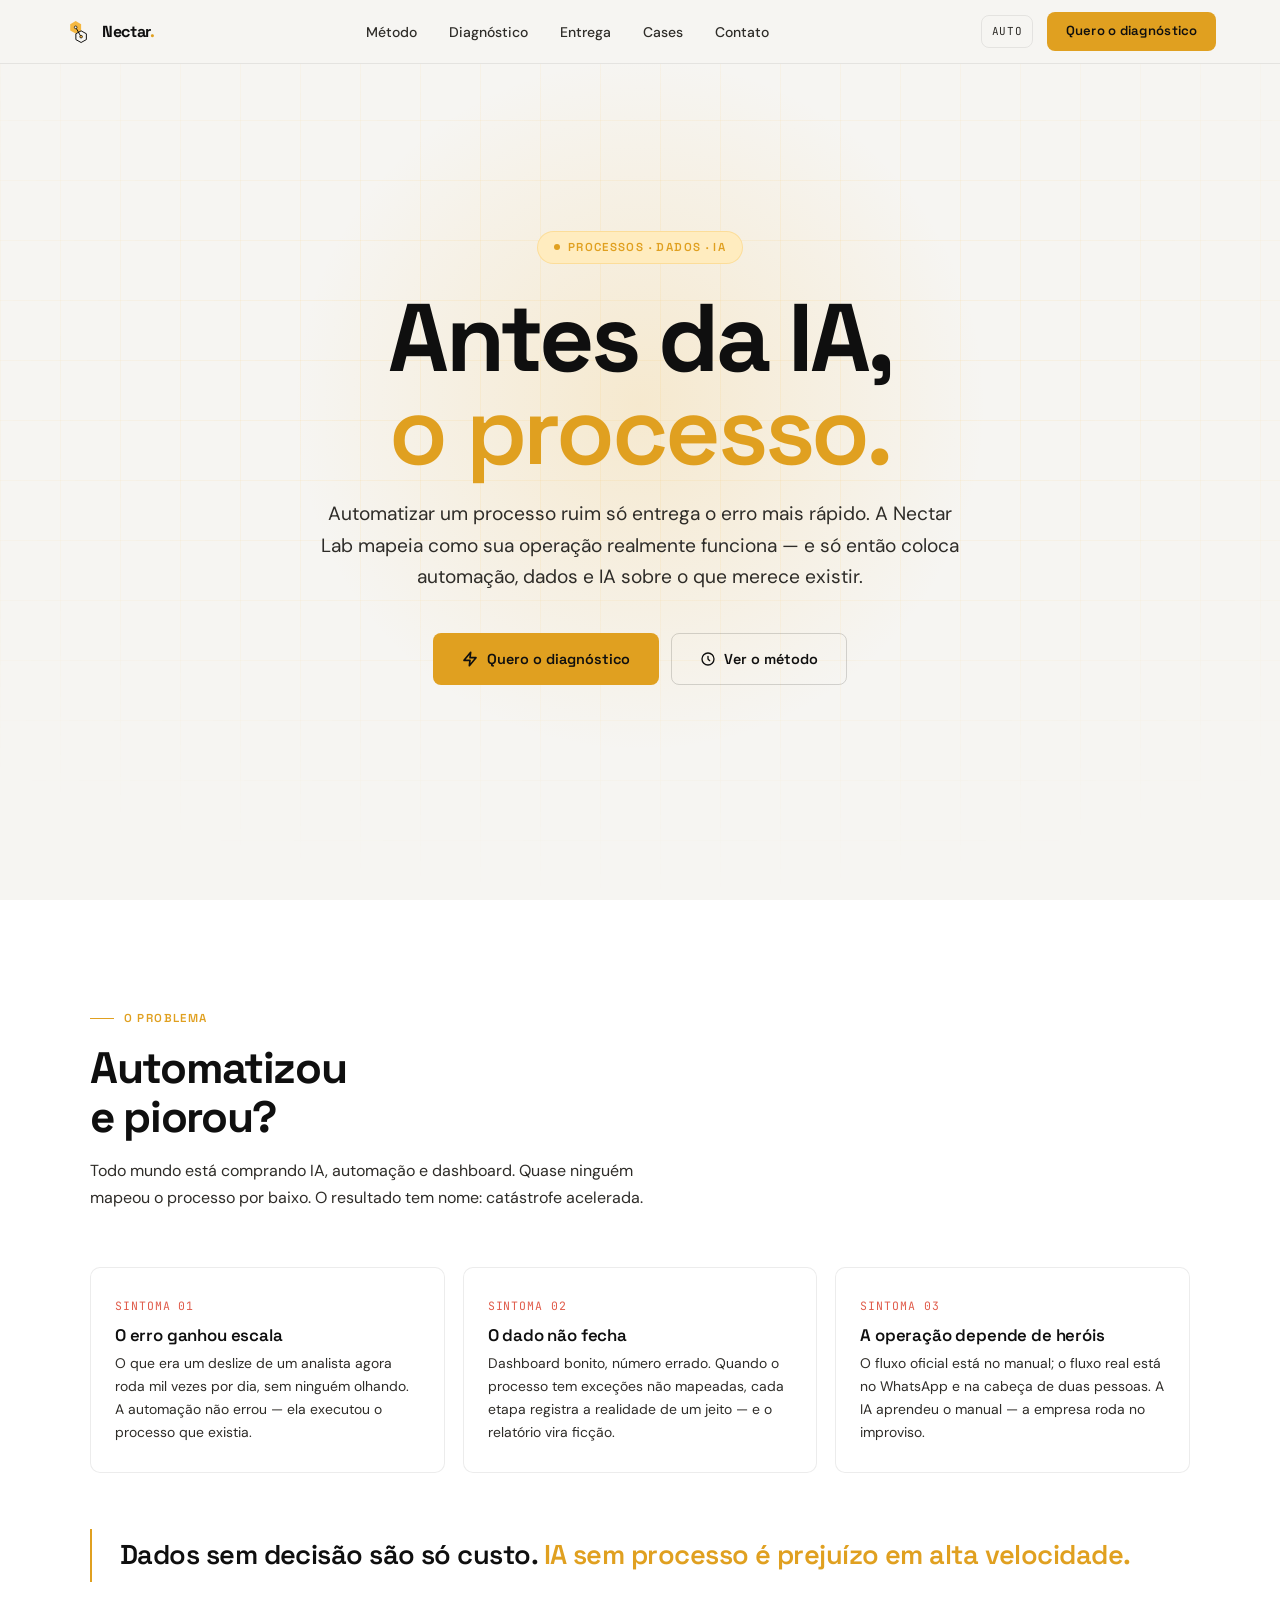
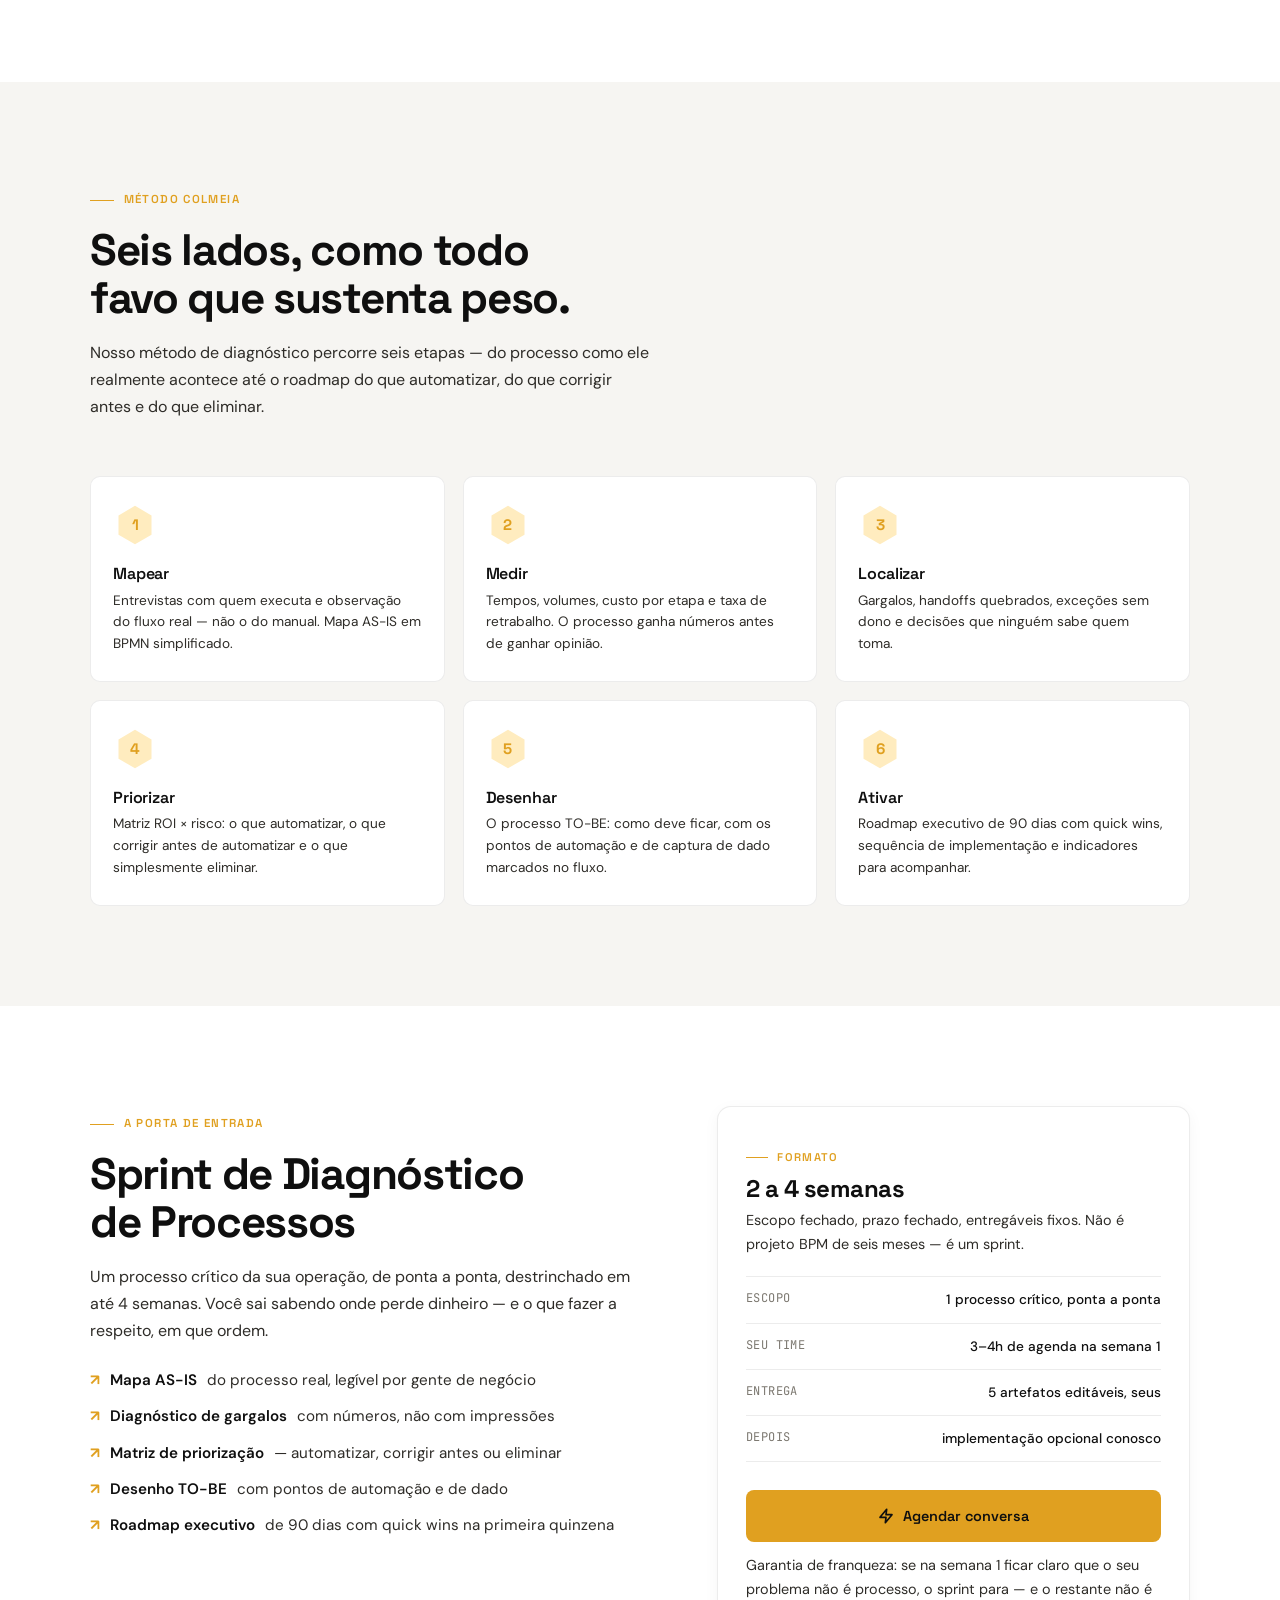
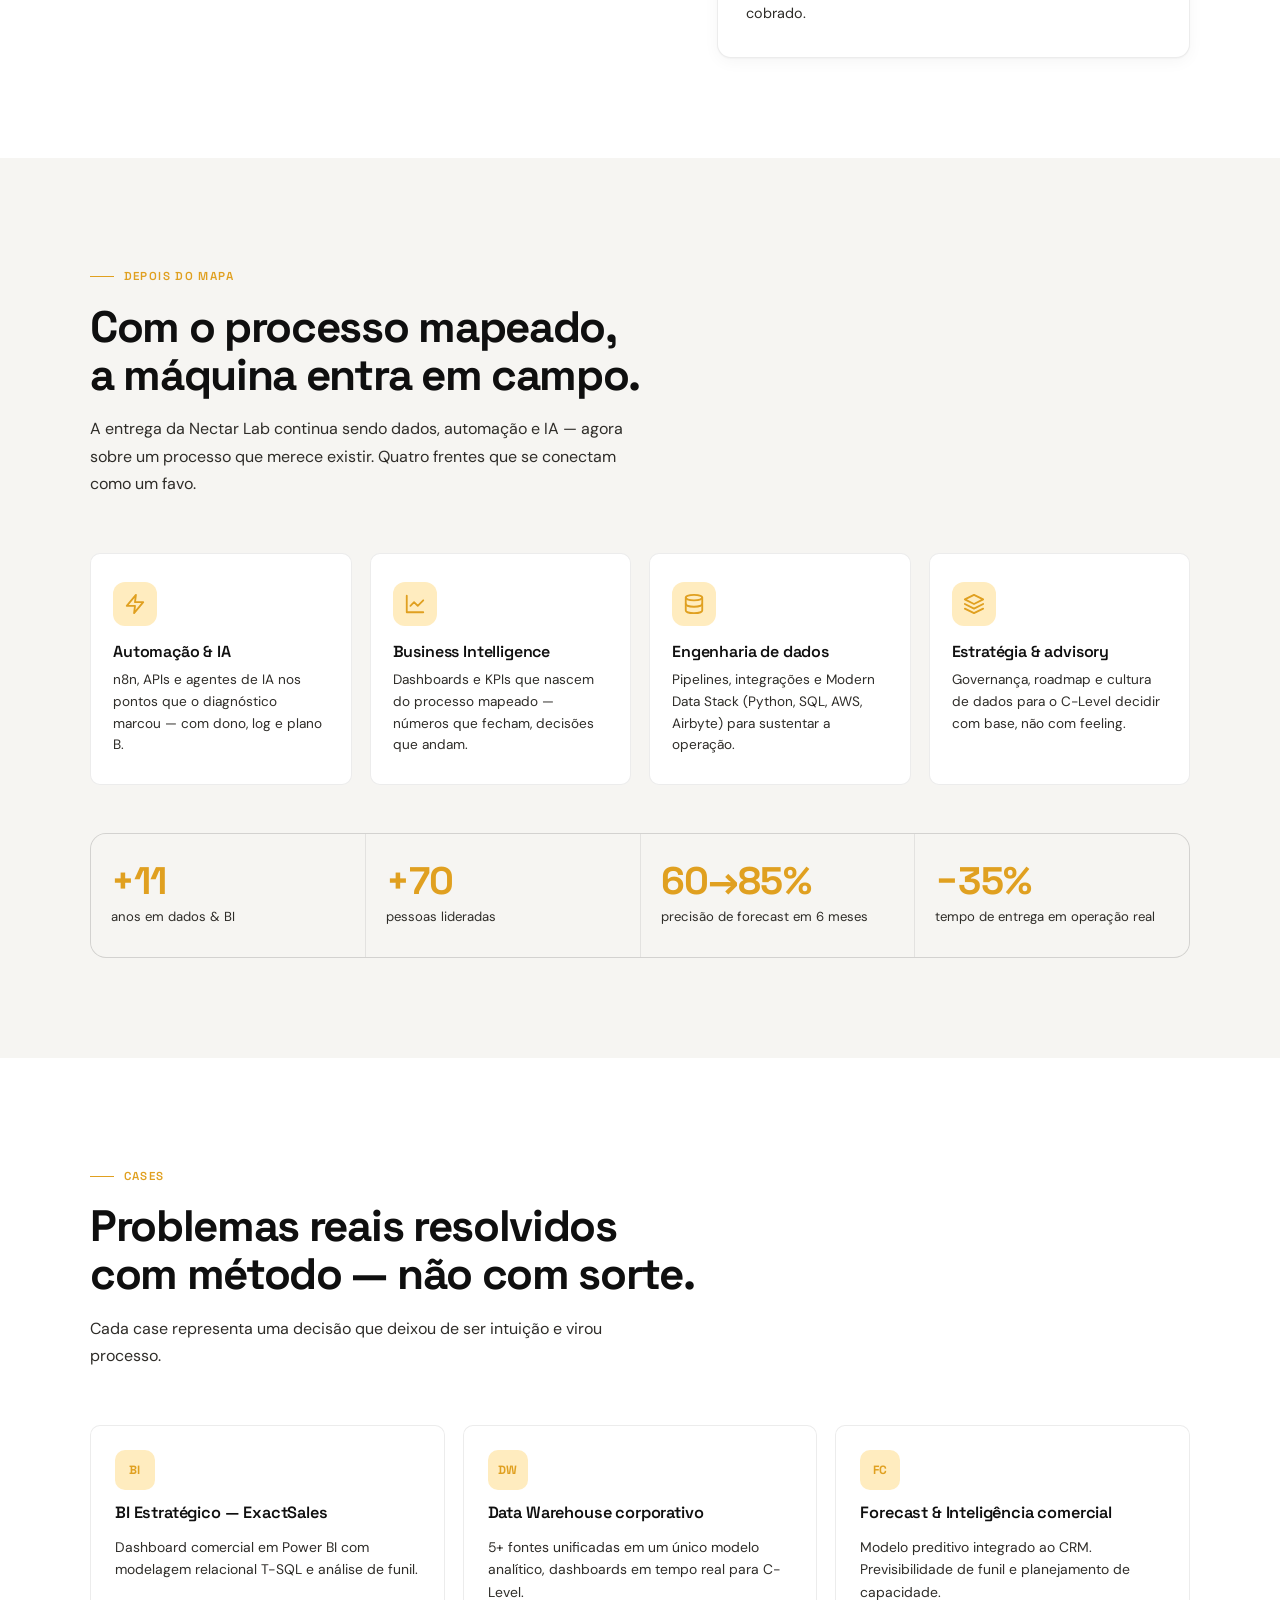
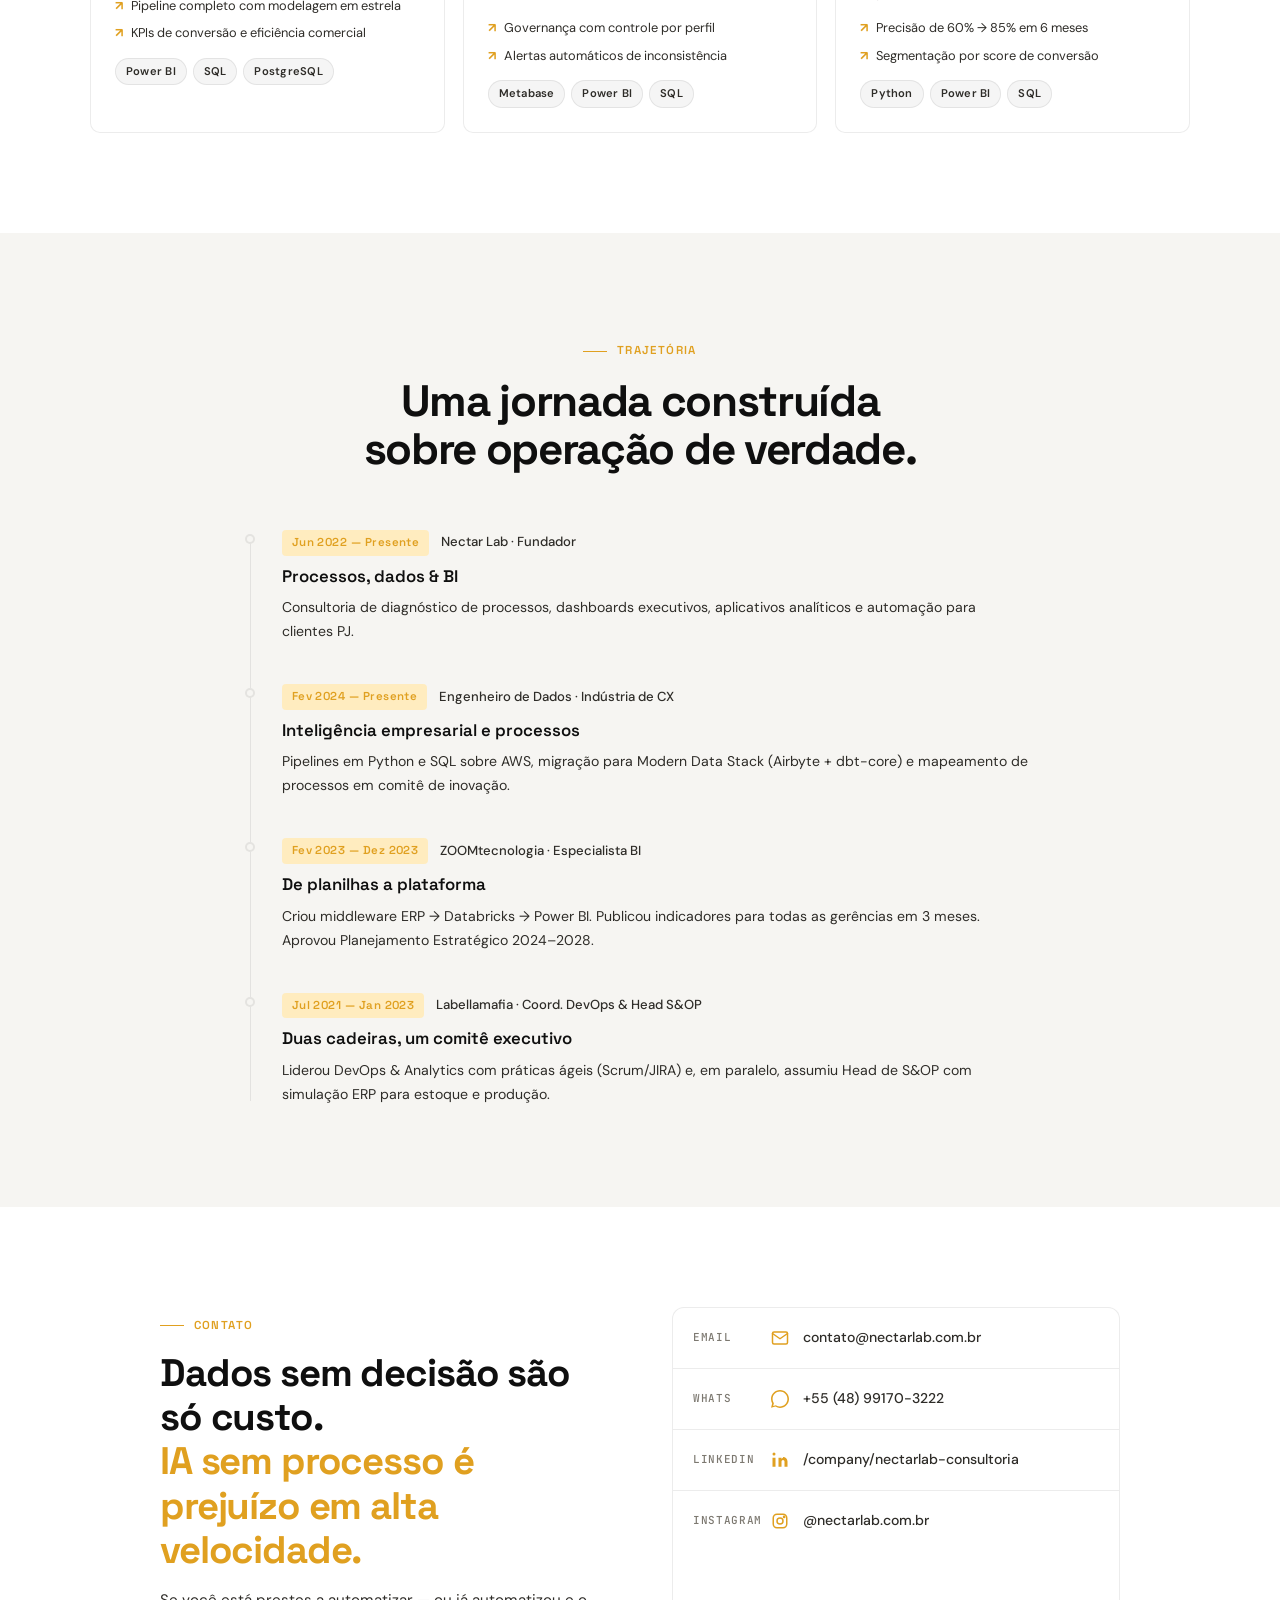
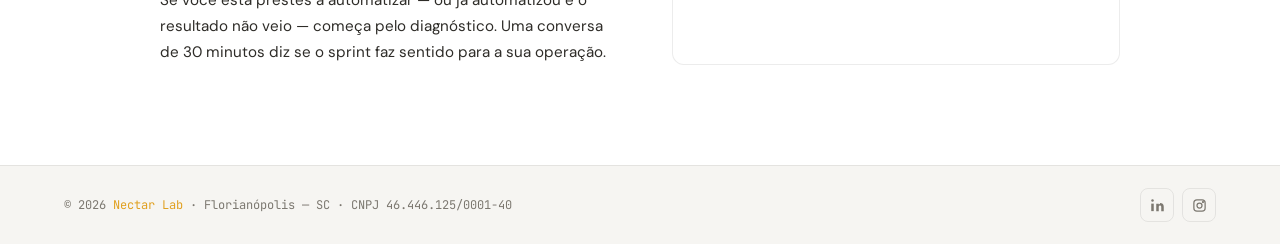
==== commit 0f7007e9: "fix: endereço Florianópolis - SC (era Palhoça) e formato do CNPJ no footer" ====
--- a/index.html
+++ b/index.html
@@ -502,7 +502,7 @@
 </section>
 
 <footer>
-  <div class="footer-copy">© 2026 <span>Nectar Lab</span> · Palhoça — SC · CNPJ 46.446.125-0001/40</div>
+  <div class="footer-copy">© 2026 <span>Nectar Lab</span> · Florianópolis — SC · CNPJ 46.446.125/0001-40</div>
   <div class="footer-socials">
     <a href="https://www.linkedin.com/company/nectarlab-consultoria/" aria-label="LinkedIn"><svg viewBox="0 0 24 24" fill="currentColor"><path d="M16 8a6 6 0 0 1 6 6v7h-4v-7a2 2 0 0 0-4 0v7h-4V9h4v1.5a5.94 5.94 0 0 1 2-1.5z"/><rect x="2" y="9" width="4" height="12"/><circle cx="4" cy="4" r="2"/></svg></a>
     <a href="https://instagram.com/nectarlab.com.br" aria-label="Instagram"><svg viewBox="0 0 24 24" fill="none" stroke="currentColor" stroke-width="2" stroke-linecap="round" stroke-linejoin="round"><rect x="3" y="3" width="18" height="18" rx="5"/><circle cx="12" cy="12" r="4"/><circle cx="17.5" cy="6.5" r=".8" fill="currentColor"/></svg></a>
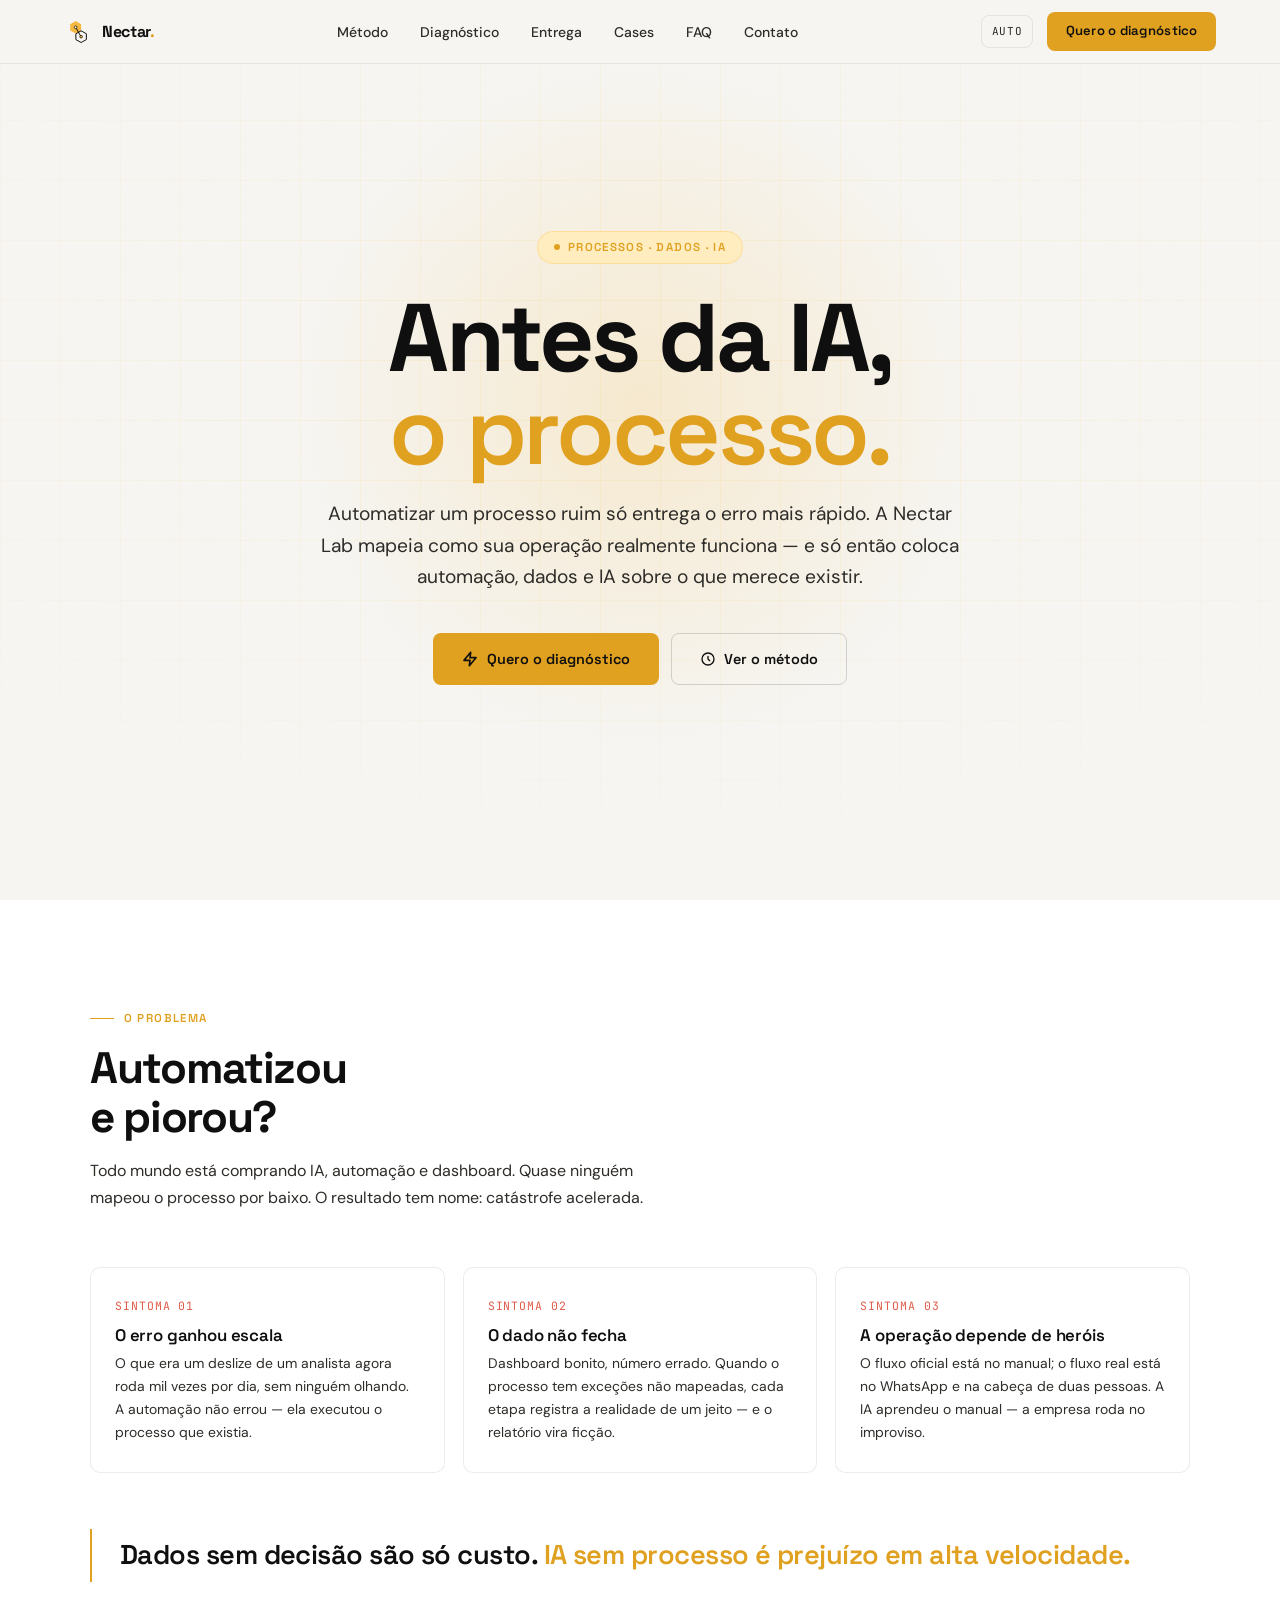
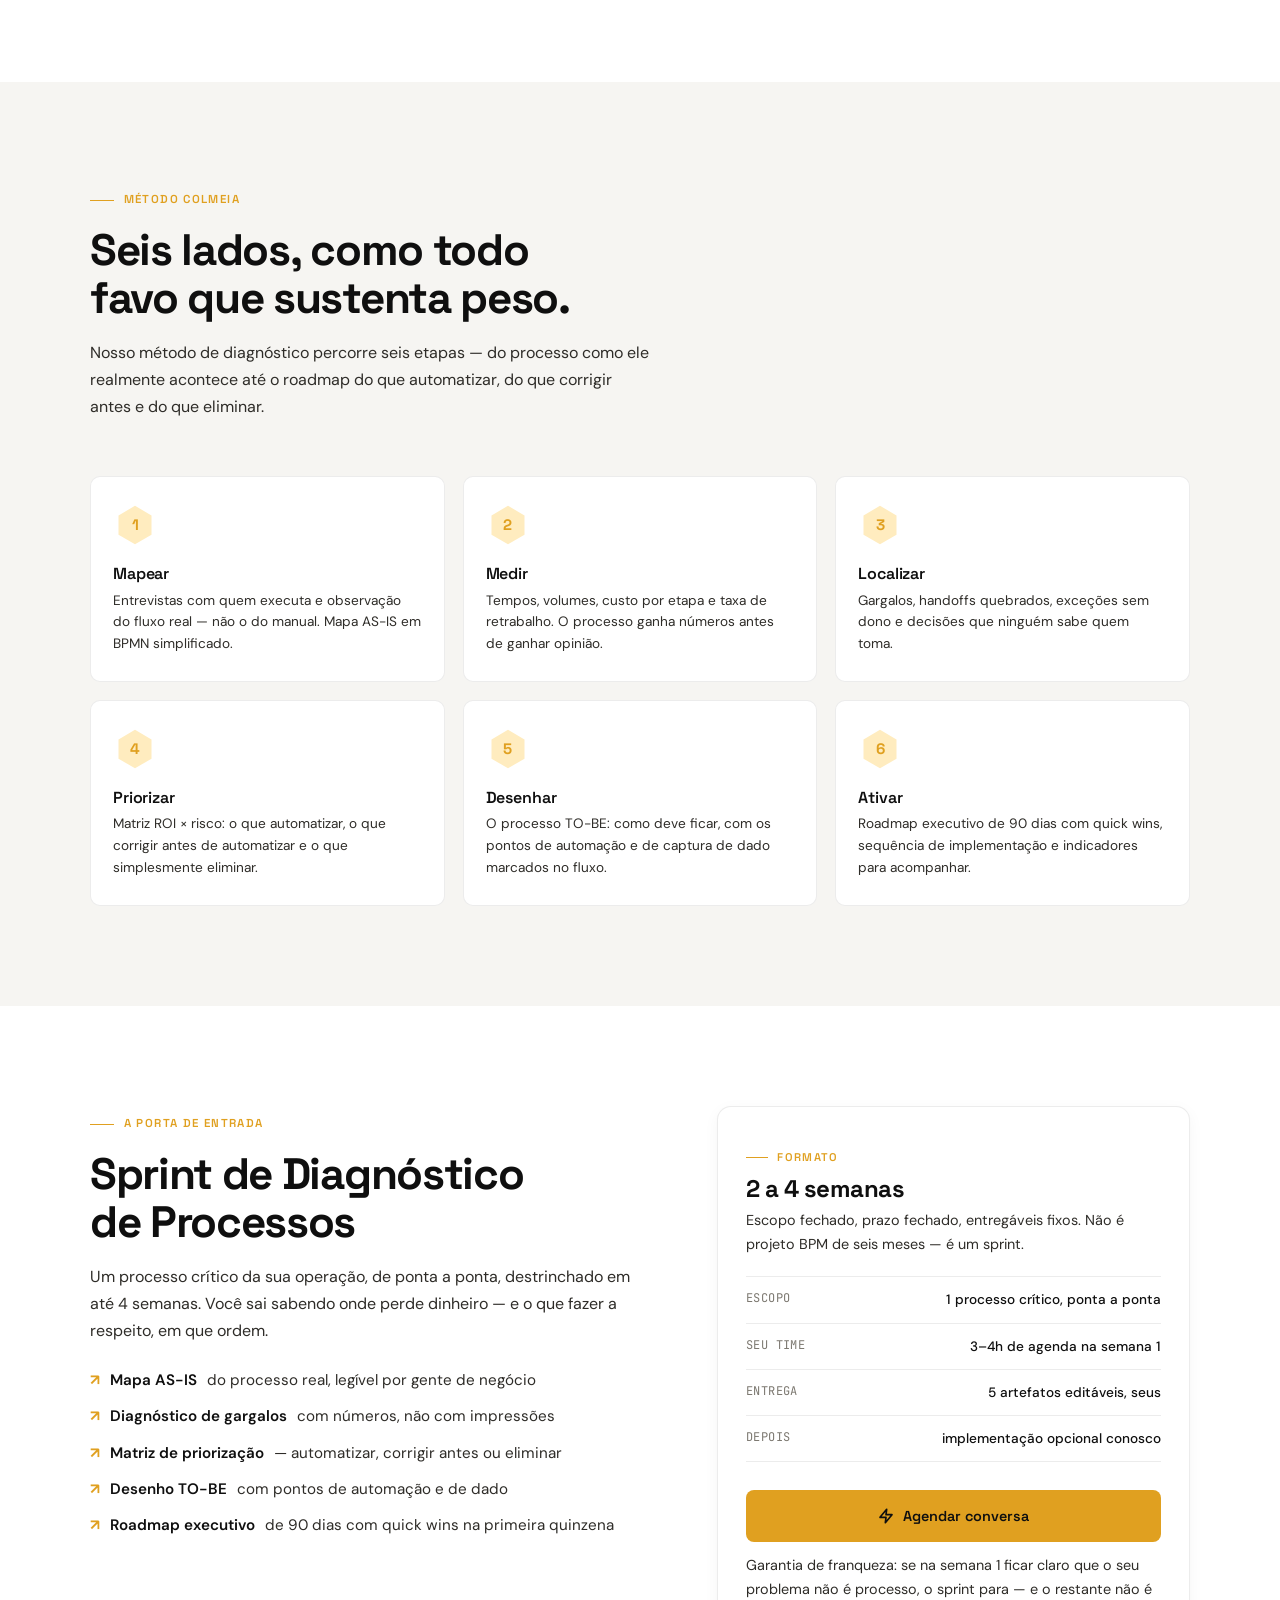
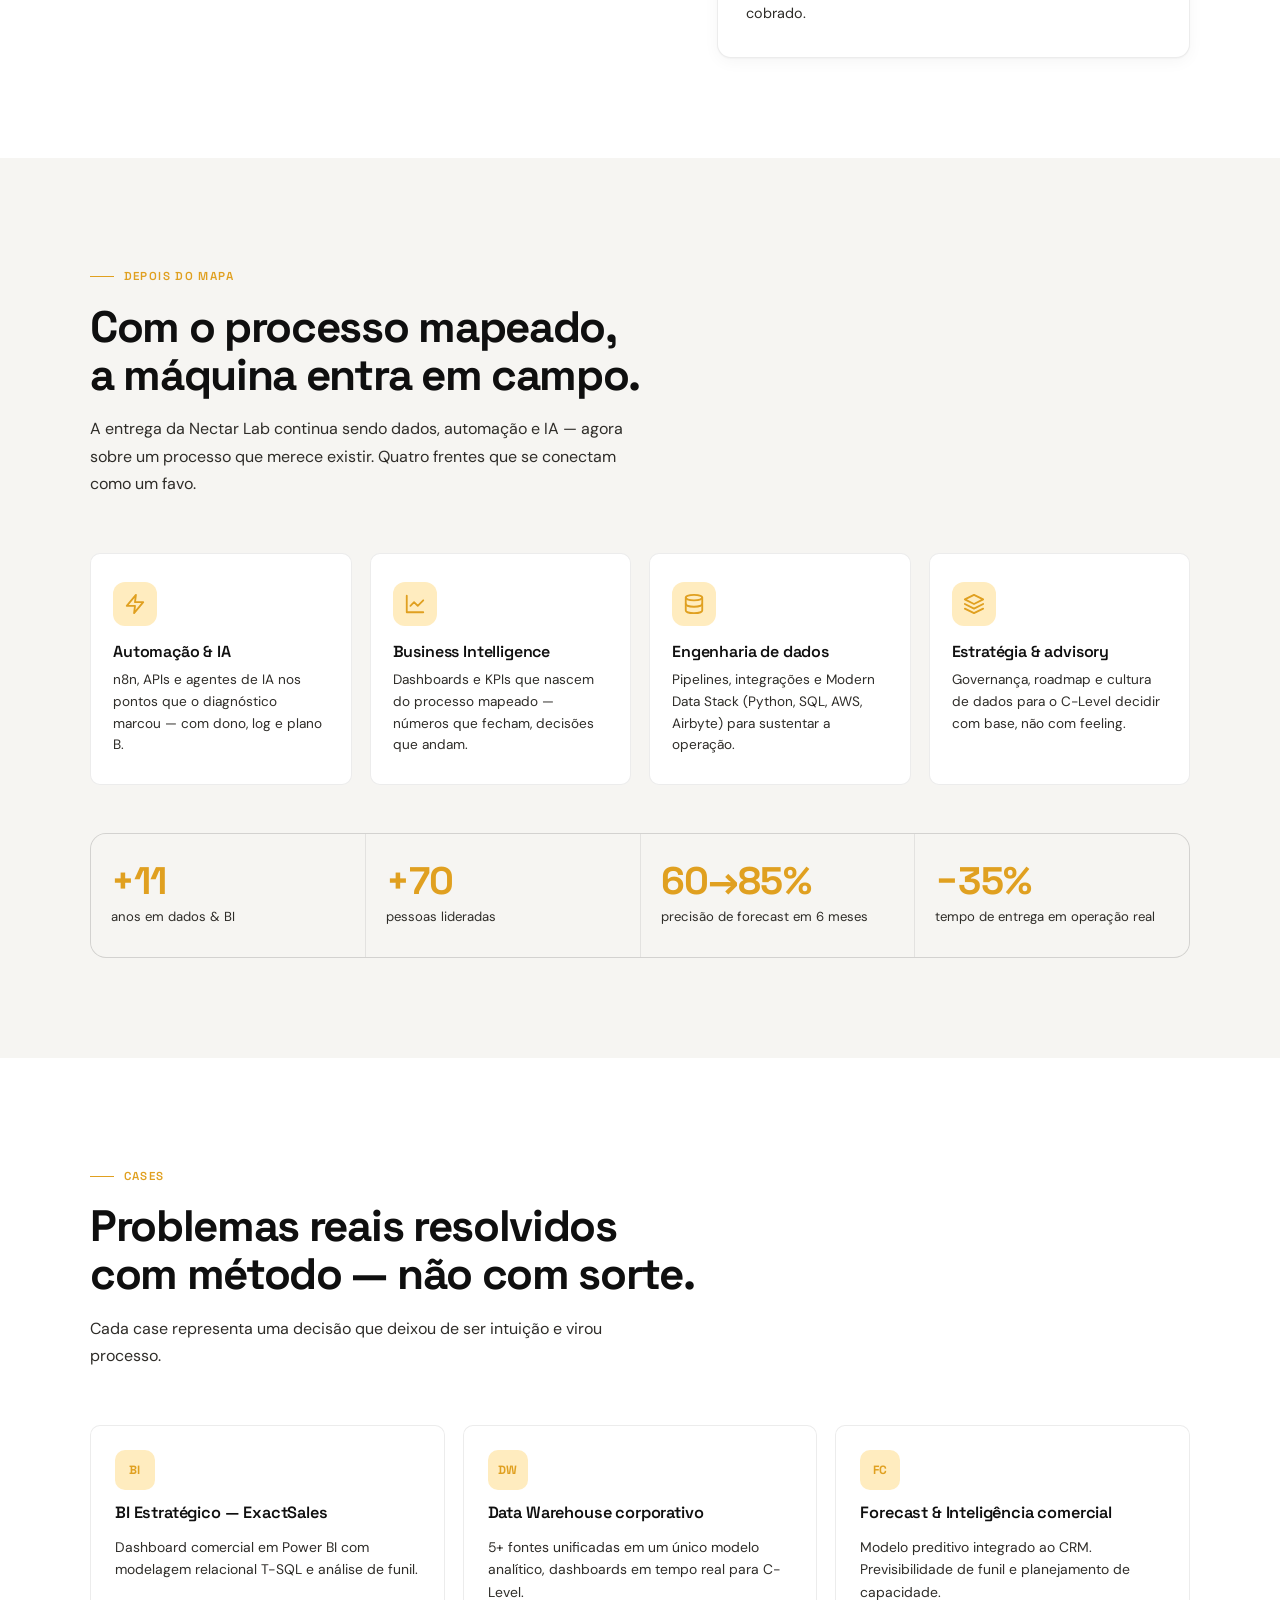
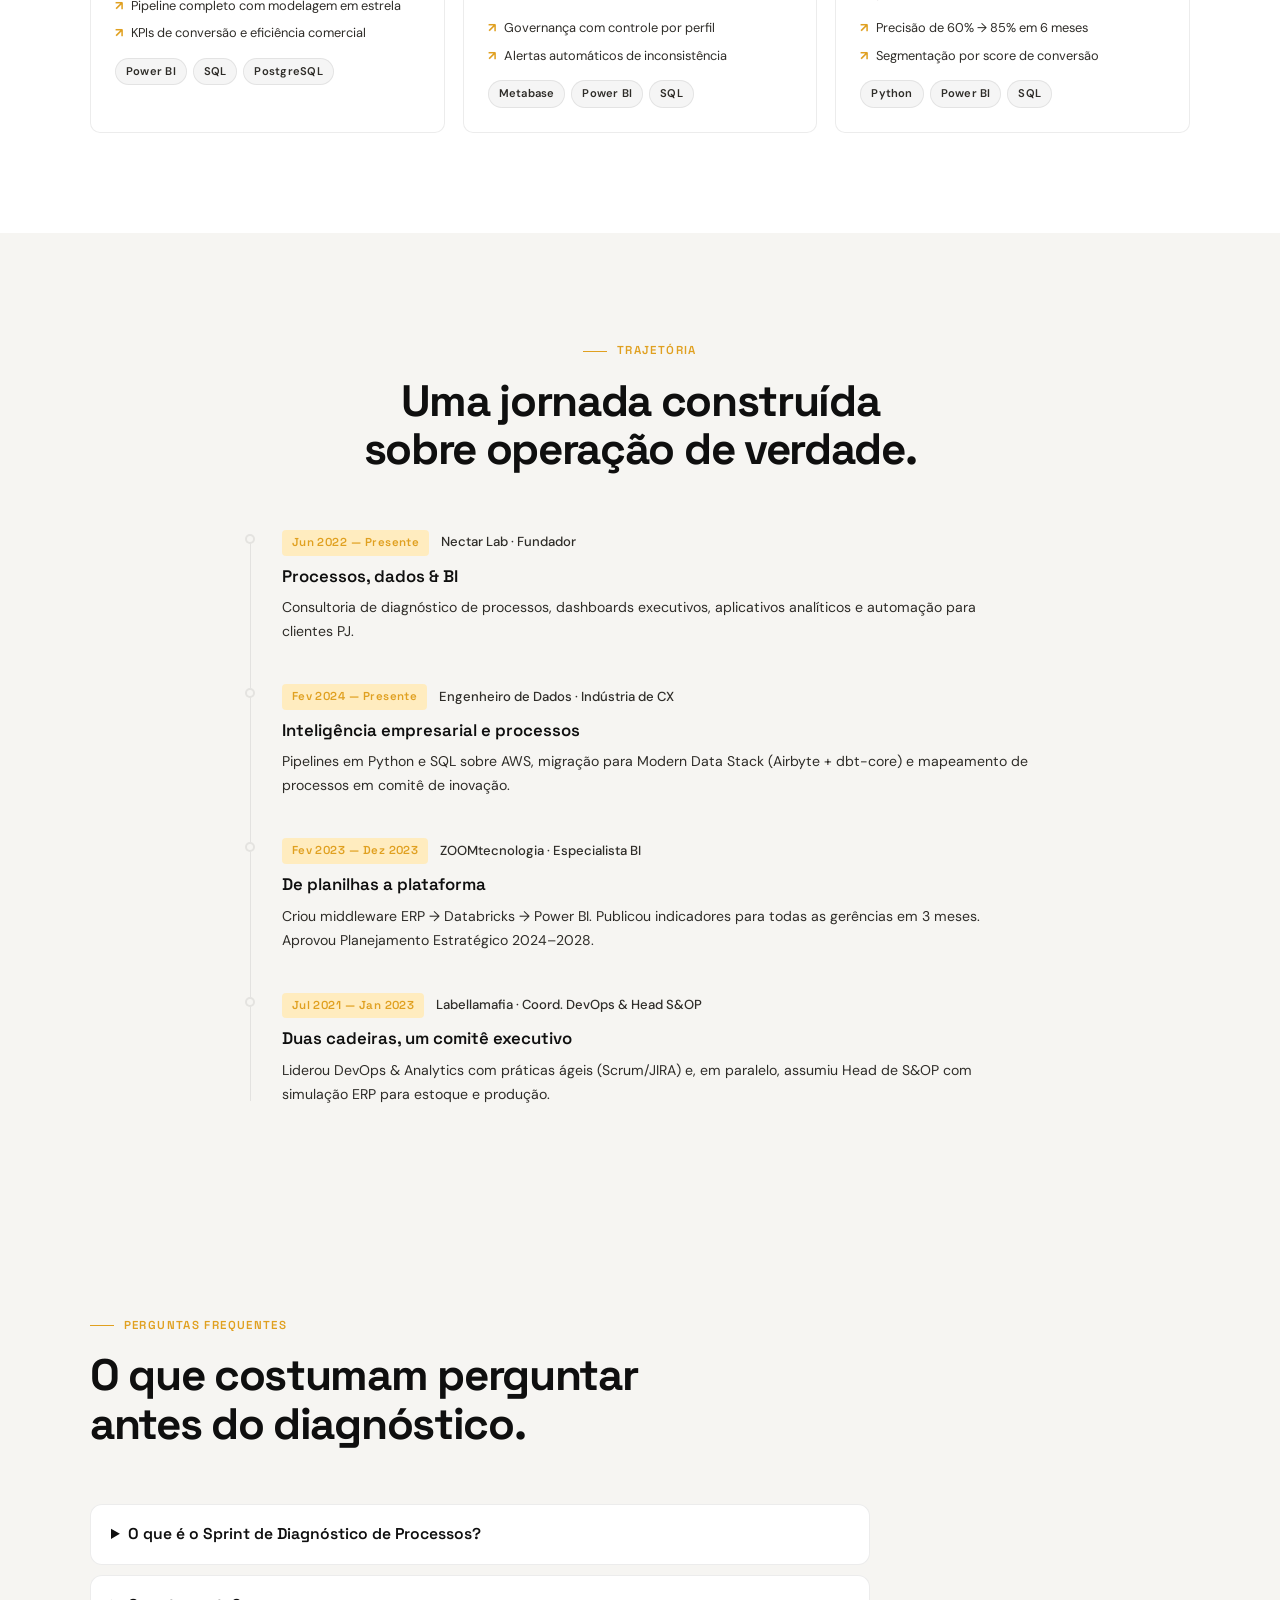
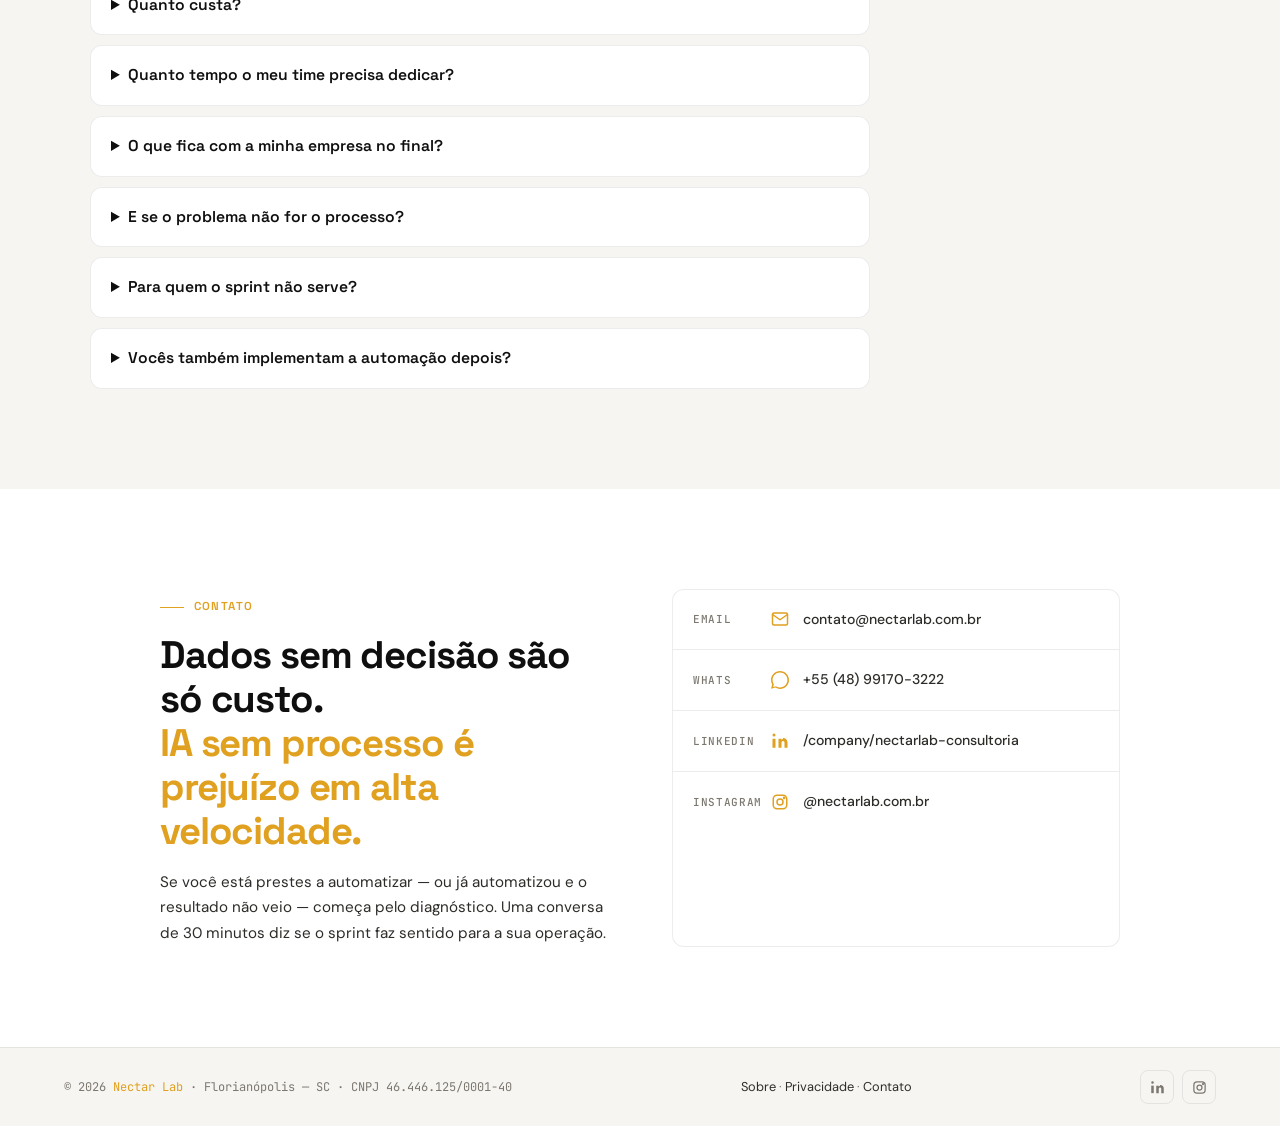
==== commit b4e02813: "feat(seo): FAQ, schema Person/ProfessionalService/FAQPage, footer links, gzip, meta description" ====
--- a/index.html
+++ b/index.html
@@ -4,11 +4,90 @@
 <meta charset="UTF-8">
 <meta name="viewport" content="width=device-width, initial-scale=1.0">
 <title>Nectar Lab — Antes da IA, o processo.</title>
-<meta name="description" content="Consultoria de processos, dados e IA. Mapeamos como sua operação realmente funciona — depois automatizamos o que merece existir. Diagnóstico de processos em até 4 semanas.">
+<meta name="description" content="Consultoria de processos, dados e IA. Mapeamos como sua operação realmente funciona e só então automatizamos. Diagnóstico em até 4 semanas.">
+<link rel="canonical" href="https://nectarlab.com.br/">
 <link rel="icon" type="image/svg+xml" href="assets/favicon.svg">
 <link rel="alternate icon" href="assets/favicon.ico">
 <link rel="apple-touch-icon" href="assets/favicon.svg">
+<meta property="og:type" content="website">
+<meta property="og:title" content="Nectar Lab — Antes da IA, o processo.">
+<meta property="og:description" content="Consultoria de processos, dados e IA. Mapeamos como sua operação realmente funciona — depois automatizamos o que merece existir.">
+<meta property="og:url" content="https://nectarlab.com.br/">
+<meta property="og:image" content="https://nectarlab.com.br/assets/og-image.png">
+<meta property="og:image:width" content="1200">
+<meta property="og:image:height" content="630">
+<meta name="twitter:card" content="summary_large_image">
 <link rel="stylesheet" href="assets/colors_and_type.css">
+<script type="application/ld+json">
+{
+  "@context": "https://schema.org",
+  "@type": ["Organization", "ProfessionalService"],
+  "@id": "https://nectarlab.com.br/#org",
+  "name": "Nectar Lab",
+  "founder": { "@id": "https://nectarlab.com.br/about/#heitor" },
+  "makesOffer": {
+    "@type": "Offer",
+    "itemOffered": {
+      "@type": "Service",
+      "name": "Sprint de Diagnóstico de Processos",
+      "description": "Diagnóstico de 1 processo crítico de ponta a ponta em 2 a 4 semanas: mapa AS-IS, gargalos, matriz ROI × risco, desenho TO-BE e roadmap de 90 dias.",
+      "areaServed": "BR",
+      "provider": { "@id": "https://nectarlab.com.br/#org" }
+    }
+  },
+  "url": "https://nectarlab.com.br/",
+  "logo": "https://nectarlab.com.br/assets/favicon-32x32.png",
+  "description": "Consultoria de processos, dados e IA. Mapeamos como sua operação realmente funciona antes de automatizar, instrumentar com dados ou aplicar IA.",
+  "email": "contato@nectarlab.com.br",
+  "taxID": "46.446.125/0001-40",
+  "address": {
+    "@type": "PostalAddress",
+    "addressLocality": "Florianópolis",
+    "addressRegion": "SC",
+    "addressCountry": "BR"
+  },
+  "contactPoint": {
+    "@type": "ContactPoint",
+    "email": "contato@nectarlab.com.br",
+    "telephone": "+55-48-99170-3222",
+    "contactType": "customer service",
+    "areaServed": "BR",
+    "availableLanguage": "Portuguese"
+  },
+  "sameAs": [
+    "https://www.linkedin.com/company/nectarlab-consultoria/",
+    "https://instagram.com/nectarlab.com.br"
+  ]
+}
+</script>
+<script type="application/ld+json">
+{
+  "@context": "https://schema.org",
+  "@graph": [
+    {
+      "@type": "Person",
+      "@id": "https://nectarlab.com.br/about/#heitor",
+      "name": "Heitor Marchi",
+      "jobTitle": "Fundador e consultor de processos, dados e IA",
+      "worksFor": { "@id": "https://nectarlab.com.br/#org" },
+      "url": "https://nectarlab.com.br/about/",
+      "address": { "@type": "PostalAddress", "addressLocality": "Florianópolis", "addressRegion": "SC", "addressCountry": "BR" }
+    },
+    {
+      "@type": "FAQPage",
+      "mainEntity": [
+        { "@type": "Question", "name": "O que é o Sprint de Diagnóstico de Processos?", "acceptedAnswer": { "@type": "Answer", "text": "Um engajamento de 2 a 4 semanas, com escopo fechado em 1 processo crítico de ponta a ponta. Você enxerga o processo como ele realmente acontece, sabe onde perde tempo e dinheiro e recebe um plano priorizado do que automatizar, corrigir antes ou eliminar." } },
+        { "@type": "Question", "name": "Quanto custa?", "acceptedAnswer": { "@type": "Answer", "text": "Sob consulta. O valor é fechado, definido no escopo da conversa inicial, sem hora extra surpresa." } },
+        { "@type": "Question", "name": "Quanto tempo o meu time precisa dedicar?", "acceptedAnswer": { "@type": "Answer", "text": "Cerca de 3–4 horas de agenda das pessoas que executam o processo na semana 1, acesso a dados operacionais na semana 2, um workshop de 2 horas com o decisor na semana 3 e uma reunião de entrega de 1h30." } },
+        { "@type": "Question", "name": "O que fica com a minha empresa no final?", "acceptedAnswer": { "@type": "Answer", "text": "Cinco entregáveis editáveis: mapa AS-IS, diagnóstico de gargalos, matriz de priorização ROI × risco, desenho TO-BE e roadmap executivo de 90 dias." } },
+        { "@type": "Question", "name": "E se o problema não for o processo?", "acceptedAnswer": { "@type": "Answer", "text": "Se na semana 1 ficar claro que a causa é outra, o sprint para e o restante não é cobrado." } },
+        { "@type": "Question", "name": "Para quem o sprint não serve?", "acceptedAnswer": { "@type": "Answer", "text": "Para quem quer apenas um dashboard rápido, quem quer terceirizar a decisão ou operações com pouco volume." } },
+        { "@type": "Question", "name": "Vocês também implementam a automação depois?", "acceptedAnswer": { "@type": "Answer", "text": "Sim, como etapa separada: o roadmap do sprint vira a implementação (n8n, APIs, IA, engenharia de dados e dashboards)." } }
+      ]
+    }
+  ]
+}
+</script>
 <style>
   :root { --max: 1100px; }
   body { overflow-x: hidden; }
@@ -169,6 +248,13 @@
   footer { padding: 22px 5%; background: var(--bg); border-top: 1px solid var(--border); display: flex; justify-content: space-between; align-items: center; flex-wrap: wrap; gap: 10px; }
   .footer-copy { font-family: var(--font-mono); font-size: .75rem; color: var(--fg3); }
   .footer-copy span { color: var(--accent); }
+  .faq { max-width: 780px; display: flex; flex-direction: column; gap: 10px; }
+  .faq details { background: var(--card-bg); border: 1px solid var(--card-border); border-radius: 12px; padding: 0 20px; }
+  .faq summary { cursor: pointer; padding: 16px 0; font-family: var(--font-display); font-weight: 600; font-size: .98rem; color: var(--fg1); }
+  .faq details[open] summary { color: var(--accent); }
+  .faq p { margin: 0 0 16px; font-size: .9rem; line-height: 1.7; color: var(--fg2); }
+  .footer-links { font-size: .8rem; color: var(--fg3); }
+  .footer-links a { color: var(--fg2); } .footer-links a:hover { color: var(--accent); }
   .footer-socials { display: flex; gap: 8px; }
   .footer-socials a { width: 34px; height: 34px; display: flex; align-items: center; justify-content: center; border: 1px solid var(--border); border-radius: 8px; color: var(--fg3); transition: var(--transition); }
   .footer-socials a:hover { color: var(--accent); border-color: var(--accent); }
@@ -209,6 +295,7 @@
     <li><a href="#diagnostico">Diagnóstico</a></li>
     <li><a href="#entrega">Entrega</a></li>
     <li><a href="#cases">Cases</a></li>
+    <li><a href="#faq">FAQ</a></li>
     <li><a href="#contato">Contato</a></li>
   </ul>
   <div class="nav-right">
@@ -469,6 +556,31 @@
 </section>
 
 <!-- CONTATO -->
+<section id="faq">
+  <div class="container">
+    <div class="section-head">
+      <div class="section-label">Perguntas frequentes</div>
+      <h2 class="section-title">O que costumam perguntar<br>antes do diagnóstico.</h2>
+    </div>
+    <div class="faq">
+      <details><summary>O que é o Sprint de Diagnóstico de Processos?</summary>
+        <p>Um engajamento de 2 a 4 semanas, com escopo fechado em 1 processo crítico de ponta a ponta (por exemplo, pedido→faturamento ou lead→contrato). Você enxerga o processo como ele realmente acontece, sabe onde perde tempo e dinheiro e recebe um plano priorizado do que automatizar, corrigir antes ou eliminar.</p></details>
+      <details><summary>Quanto custa?</summary>
+        <p>Sob consulta. O valor é fechado, definido no escopo da conversa inicial, sem hora extra surpresa. A versão de 2 semanas atende um subfluxo menor; a de 4 semanas cobre o processo completo.</p></details>
+      <details><summary>Quanto tempo o meu time precisa dedicar?</summary>
+        <p>Cerca de 3–4 horas de agenda das pessoas que executam o processo na semana 1, acesso a dados operacionais na semana 2, um workshop de 2 horas com o decisor na semana 3 e uma reunião de entrega de 1h30. O dono do processo precisa participar.</p></details>
+      <details><summary>O que fica com a minha empresa no final?</summary>
+        <p>Cinco entregáveis, todos editáveis: mapa AS-IS do processo real, diagnóstico de gargalos com números, matriz de priorização ROI × risco, desenho TO-BE e roadmap executivo de 90 dias. O conhecimento fica na empresa, não com o consultor.</p></details>
+      <details><summary>E se o problema não for o processo?</summary>
+        <p>Se na semana 1 ficar claro que a causa é outra, o sprint para e o restante não é cobrado.</p></details>
+      <details><summary>Para quem o sprint não serve?</summary>
+        <p>Para quem quer apenas “um dashboard até sexta”, quem quer terceirizar a decisão ou operações com pouco volume — um processo que roda poucas vezes por mês raramente paga automação.</p></details>
+      <details><summary>Vocês também implementam a automação depois?</summary>
+        <p>Sim, como etapa separada: o roadmap do sprint vira a implementação (n8n, APIs, IA, engenharia de dados e dashboards), agora sobre um processo já mapeado.</p></details>
+    </div>
+  </div>
+</section>
+
 <section id="contato" class="alt">
   <div class="container contact-grid">
     <div class="contact-info">
@@ -503,6 +615,7 @@
 
 <footer>
   <div class="footer-copy">© 2026 <span>Nectar Lab</span> · Florianópolis — SC · CNPJ 46.446.125/0001-40</div>
+  <nav class="footer-links" aria-label="Institucional"><a href="/about/">Sobre</a> · <a href="/privacy/">Privacidade</a> · <a href="/contact/">Contato</a></nav>
   <div class="footer-socials">
     <a href="https://www.linkedin.com/company/nectarlab-consultoria/" aria-label="LinkedIn"><svg viewBox="0 0 24 24" fill="currentColor"><path d="M16 8a6 6 0 0 1 6 6v7h-4v-7a2 2 0 0 0-4 0v7h-4V9h4v1.5a5.94 5.94 0 0 1 2-1.5z"/><rect x="2" y="9" width="4" height="12"/><circle cx="4" cy="4" r="2"/></svg></a>
     <a href="https://instagram.com/nectarlab.com.br" aria-label="Instagram"><svg viewBox="0 0 24 24" fill="none" stroke="currentColor" stroke-width="2" stroke-linecap="round" stroke-linejoin="round"><rect x="3" y="3" width="18" height="18" rx="5"/><circle cx="12" cy="12" r="4"/><circle cx="17.5" cy="6.5" r=".8" fill="currentColor"/></svg></a>
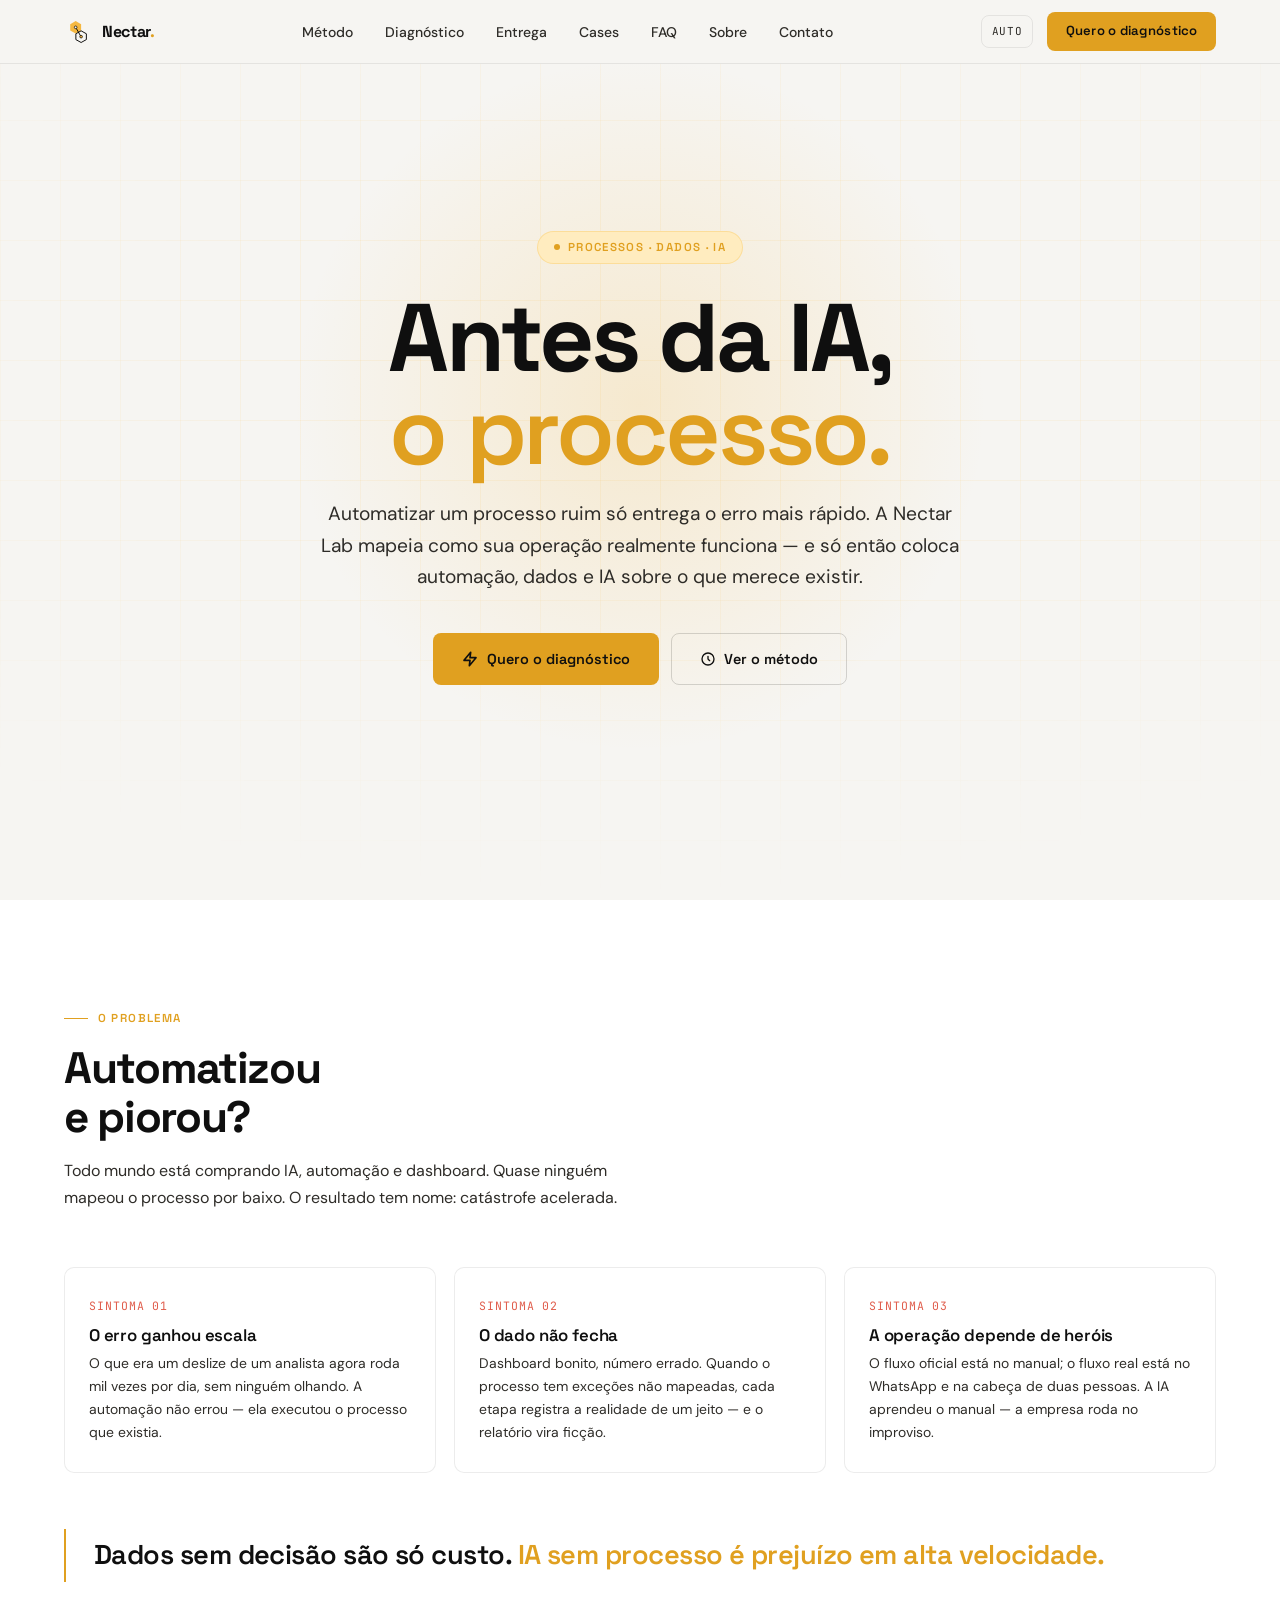
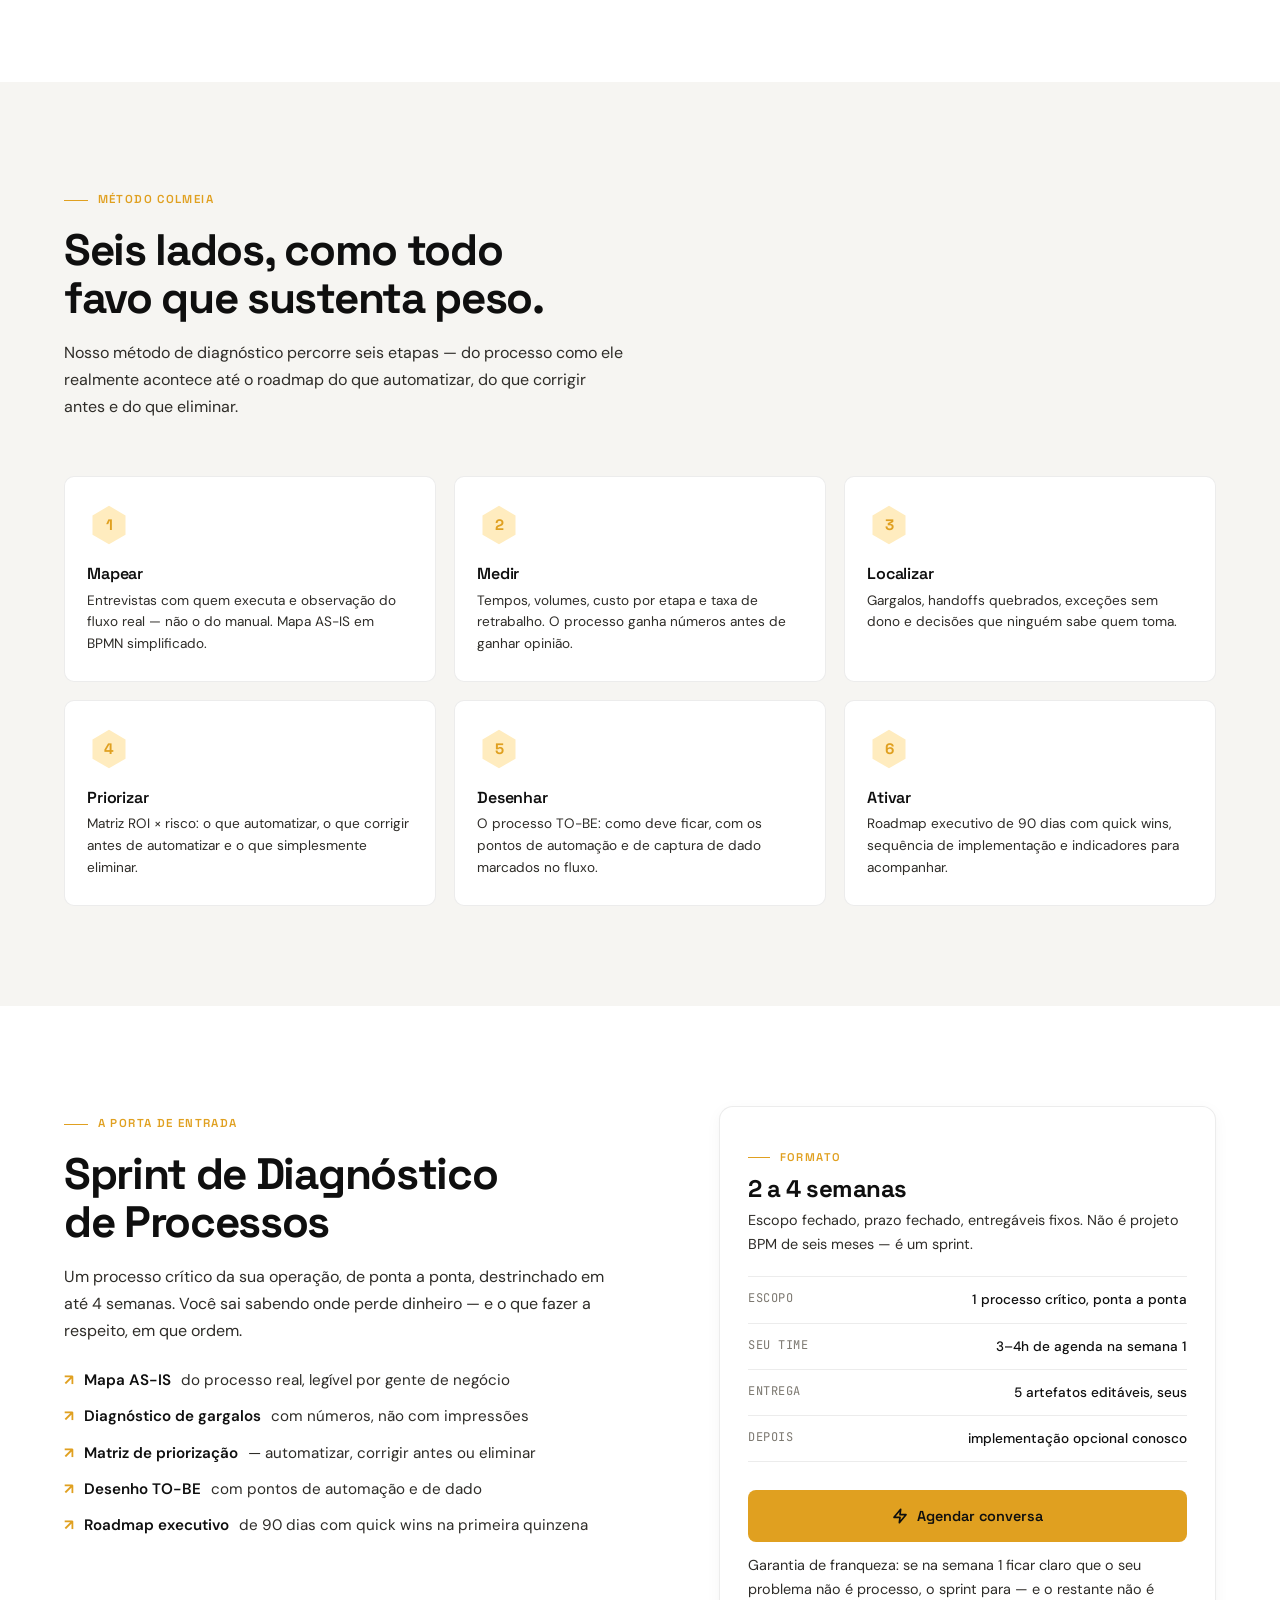
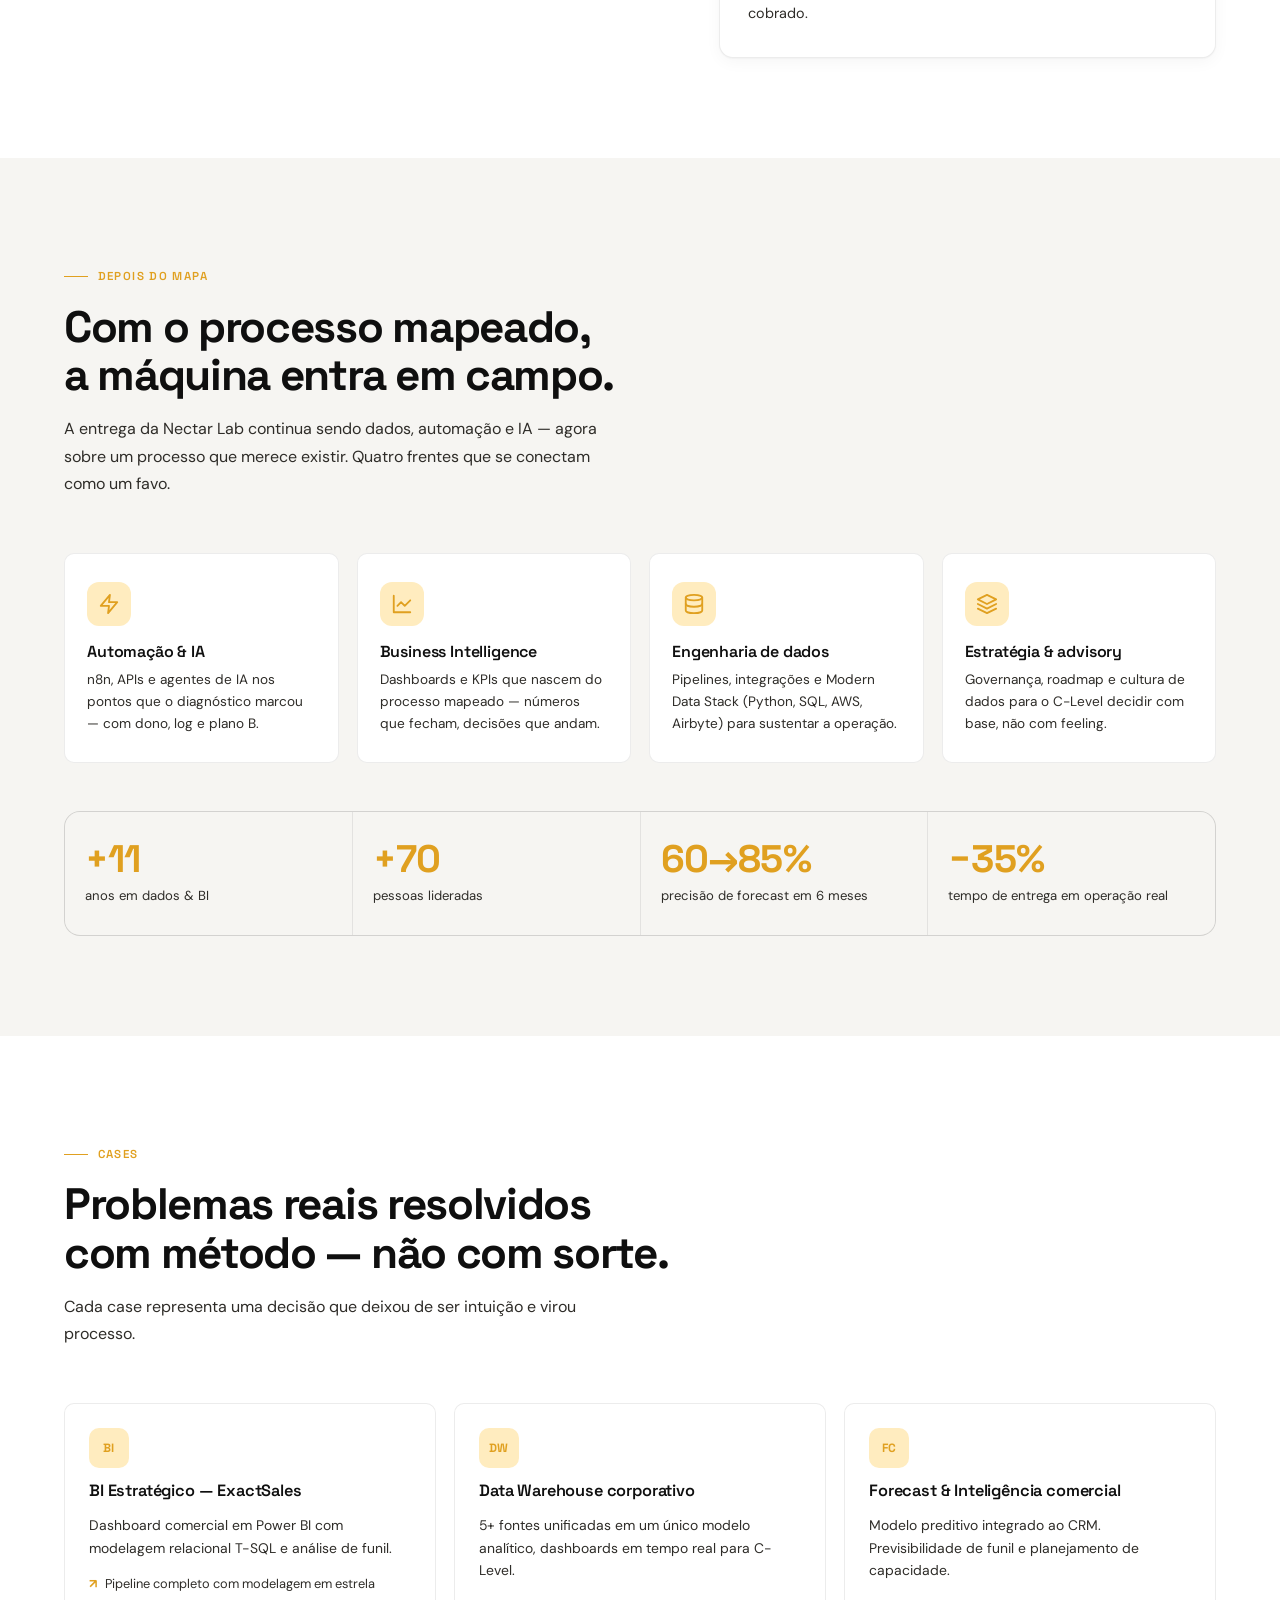
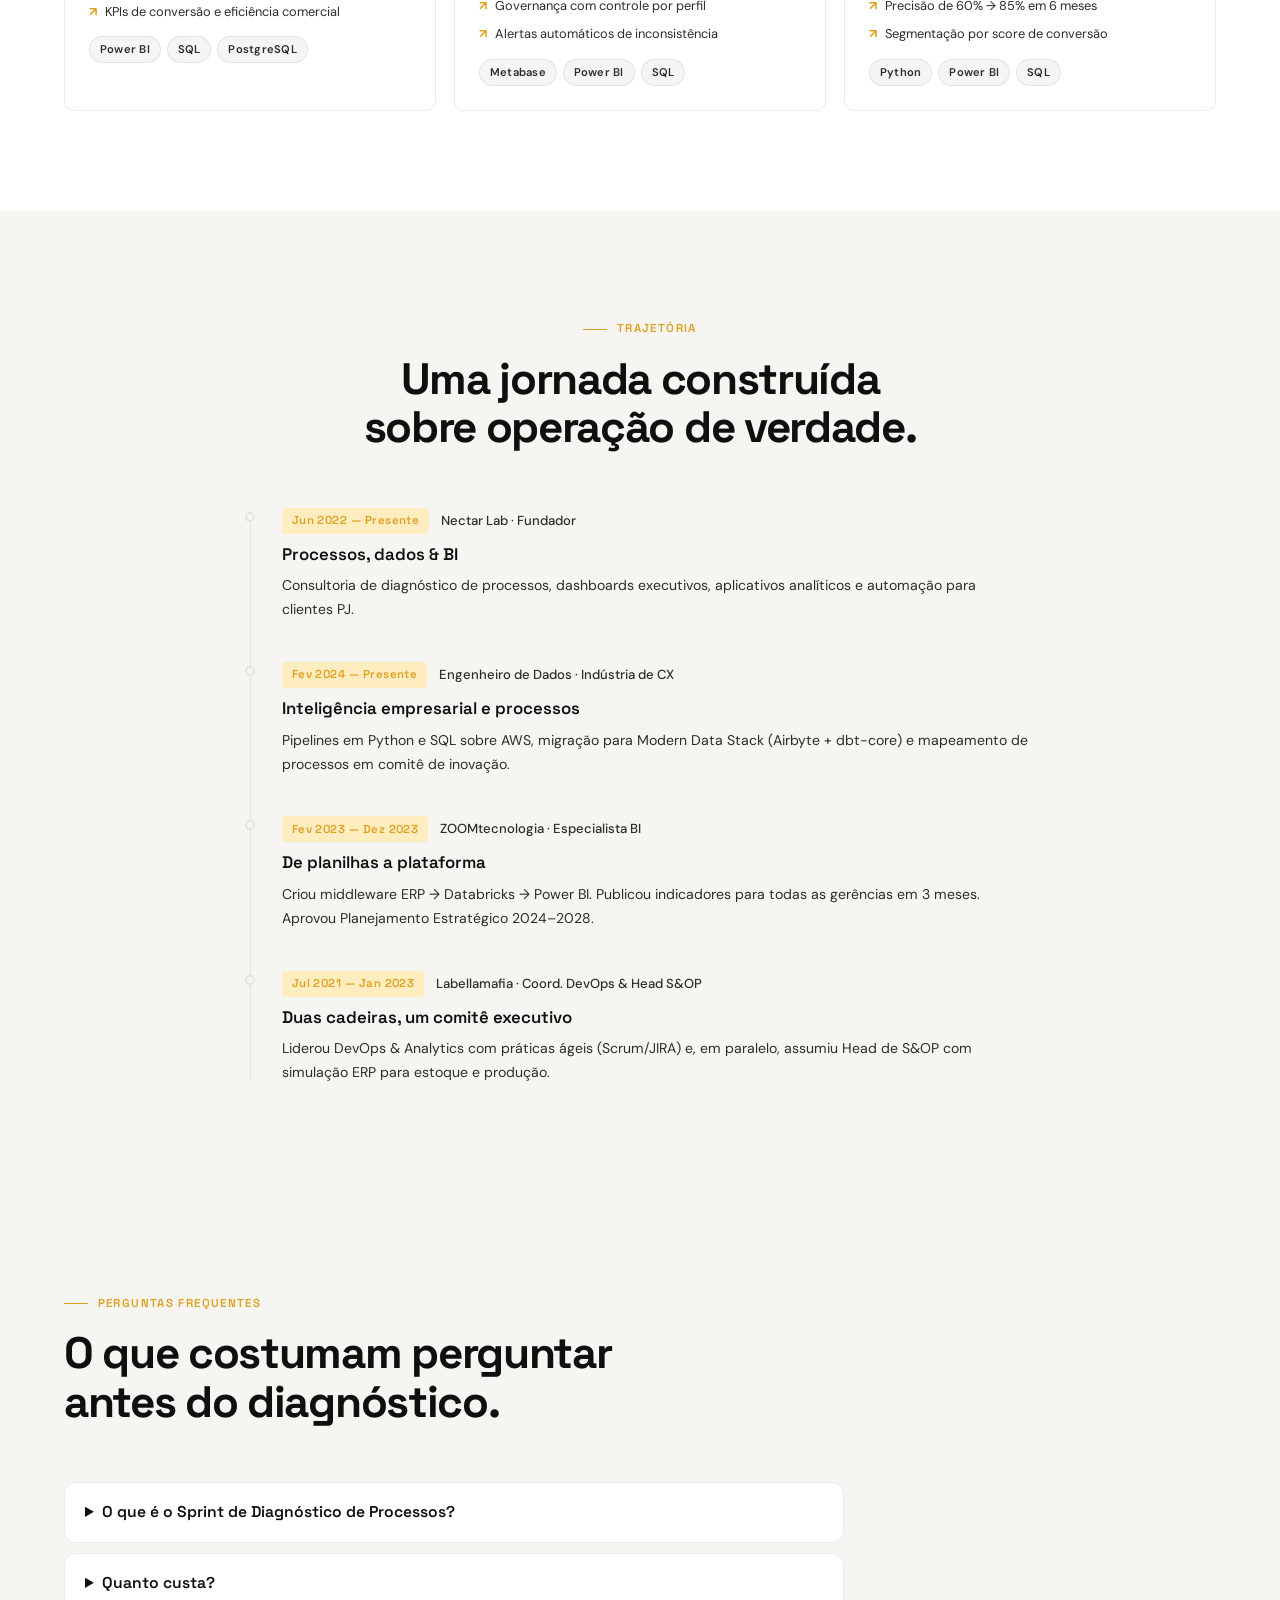
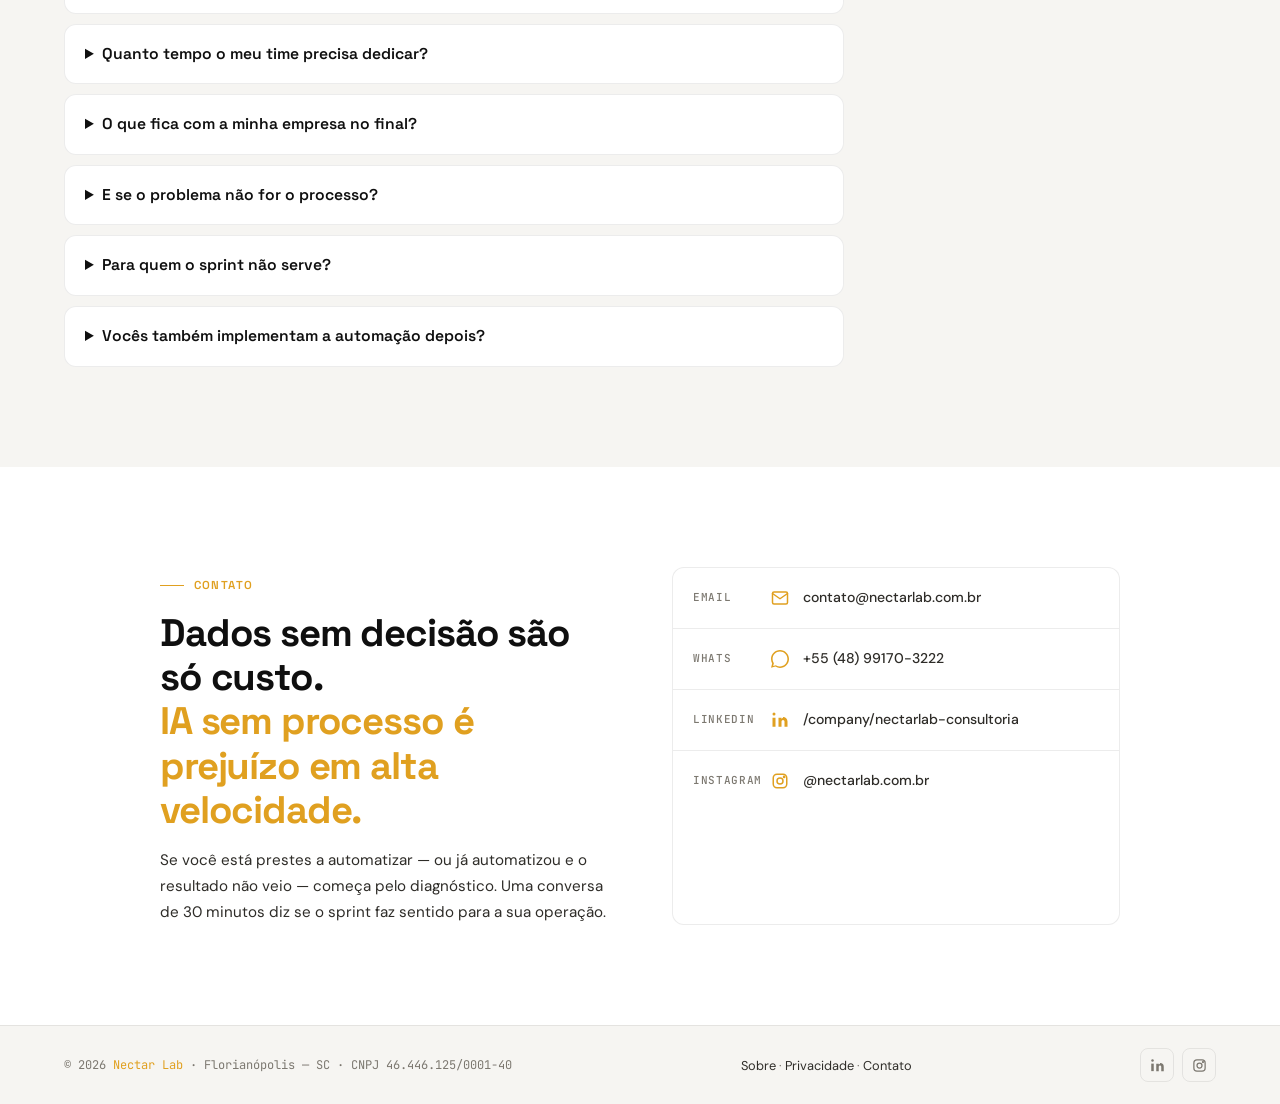
==== commit 484b58c5: "feat: GTM em todas as páginas, menu Sobre, id heitor, llms-full.txt, privacidade com analytics, last" ====
--- a/index.html
+++ b/index.html
@@ -1,6 +1,7 @@
 <!DOCTYPE html>
 <html lang="pt-BR">
 <head>
+<!-- Google Tag Manager --><script>(function(w,d,s,l,i){w[l]=w[l]||[];w[l].push({"gtm.start":new Date().getTime(),event:"gtm.js"});var f=d.getElementsByTagName(s)[0],j=d.createElement(s),dl=l!="dataLayer"?"&l="+l:"";j.async=true;j.src="https://www.googletagmanager.com/gtm.js?id="+i+dl;f.parentNode.insertBefore(j,f);})(window,document,"script","dataLayer","GTM-5SS469PG");</script><!-- End Google Tag Manager -->
 <meta charset="UTF-8">
 <meta name="viewport" content="width=device-width, initial-scale=1.0">
 <title>Nectar Lab — Antes da IA, o processo.</title>
@@ -89,7 +90,7 @@
 }
 </script>
 <style>
-  :root { --max: 1100px; }
+  :root { --max: 1200px; }
   body { overflow-x: hidden; }
 
   /* ── NAV ── */
@@ -283,6 +284,7 @@
 </style>
 </head>
 <body id="top">
+<!-- Google Tag Manager (noscript) --><noscript><iframe src="https://www.googletagmanager.com/ns.html?id=GTM-5SS469PG" height="0" width="0" style="display:none;visibility:hidden"></iframe></noscript><!-- End Google Tag Manager (noscript) -->
 
 <!-- NAV -->
 <nav class="site-nav" id="nav">
@@ -296,6 +298,7 @@
     <li><a href="#entrega">Entrega</a></li>
     <li><a href="#cases">Cases</a></li>
     <li><a href="#faq">FAQ</a></li>
+    <li><a href="/about/">Sobre</a></li>
     <li><a href="#contato">Contato</a></li>
   </ul>
   <div class="nav-right">
